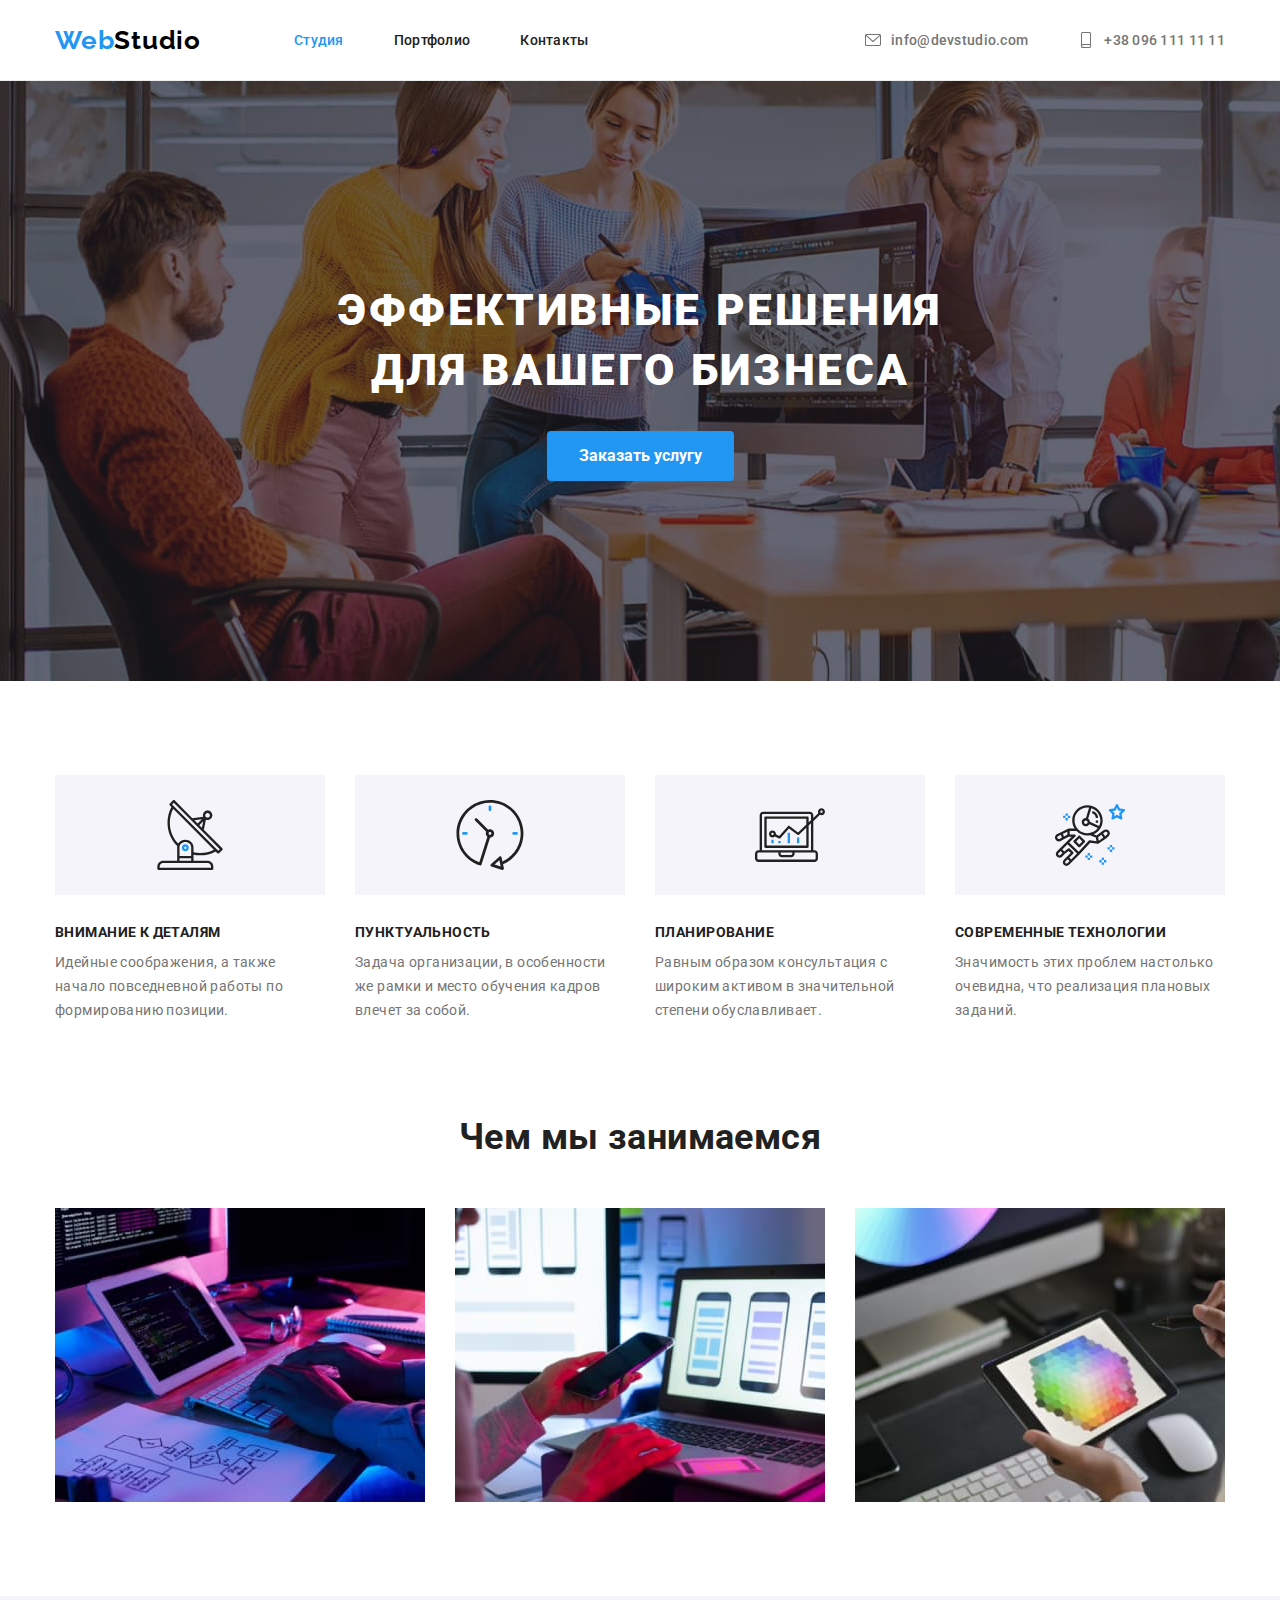
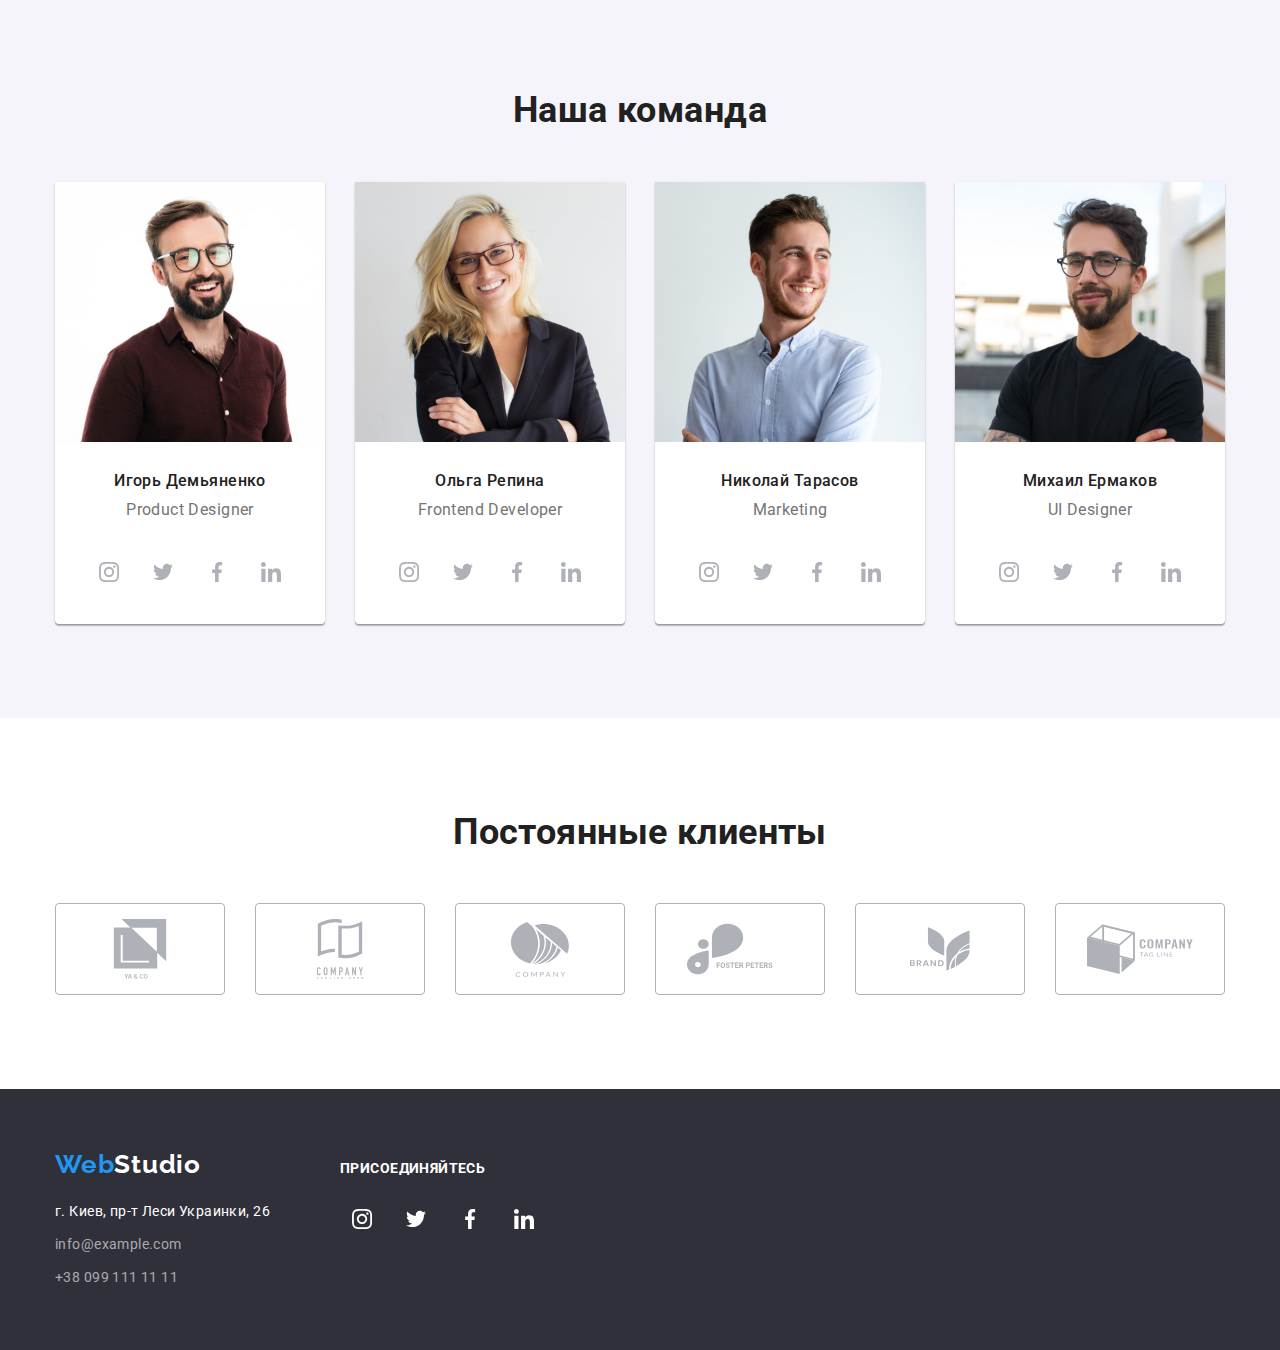
==== index.html @ 821cc5b4 "Update" ====
<!DOCTYPE html>
<html lang="ru">
  <head>
    <meta charset="UTF-8" />
    <meta http-equiv="X-UA-Compatible" content="IE=edge" />
    <meta name="viewport" content="width=device-width, initial-scale=1.0" />
    <title>Document</title>
    <link rel="preconnect" href="https://fonts.googleapis.com" />
    <link rel="preconnect" href="https://fonts.gstatic.com" crossorigin />
    <link
      href="https://fonts.googleapis.com/css2?family=Raleway:wght@700&family=Roboto:wght@400;500;700;900&display=swap"
      rel="stylesheet"
    />
    <link
      rel="stylesheet"
      href="https://cdnjs.cloudflare.com/ajax/libs/modern-normalize/1.1.0/modern-normalize.min.css"
    />
    <link rel="stylesheet" href="./css/styles.css" />
  </head>
  <body>
    <!-- Header -->
    <header class="header">
      <div class="container header-container">
        <a class="link logo" href="./index.html">Web<span class="logo-black">Studio</span></a>
        <nav class="nav">
          <ul class="list">
            <li class="nav-item">
              <a class="link header-link current" href="./index.html">Студия</a>
            </li>
            <li class="nav-item">
              <a class="link header-link" href="./portfolio.html">Портфолио</a>
            </li>
            <li class="nav-item">
              <a class="link header-link" href="">Контакты</a>
            </li>
          </ul>
        </nav>
        <ul class="auth list">
          <li class="auth-item">
            <a class="link header-link" href="mailto:info@devstudio.com">
              <svg class="icon">
                <use href="./images/icons.svg#icon-mail"></use>
              </svg>
              info@devstudio.com</a
            >
          </li>
          <li class="auth-item">
            <a class="link header-link" href="tel:+380961111111">
              <svg class="icon">
                <use href="./images/icons.svg#icon-phone"></use>
              </svg>
              +38 096 111 11 11</a
            >
          </li>
        </ul>
      </div>
    </header>

    <!-- Main -->
    <main>
      <!-- Hero -->
      <section class="hero">
        <div class="container">
          <h1 class="hero-title">Эффективные решения для вашего бизнеса</h1>
          <button class="hero-button" type="button">Заказать услугу</button>
        </div>
      </section>

      <!-- About us -->
      <section class="section about">
        <h2 class="visually-hidden">Особенности</h2>
        <div class="container">
          <ul class="list card-set">
            <li class="about-item card-item">
              <div class="about-icon">
                <svg class="icon">
                  <use href="./images/icons.svg#icon-antenna"></use>
                </svg>
              </div>
              <h3 class="title">Внимание к деталям</h3>
              <p>
                Идейные соображения, а также начало повседневной работы по формированию позиции.
              </p>
            </li>
            <li class="about-item card-item">
              <div class="about-icon">
                <svg class="icon">
                  <use href="./images/icons.svg#icon-clock"></use>
                </svg>
              </div>
              <h3 class="title">Пунктуальность</h3>
              <p>
                Задача организации, в особенности же рамки и место обучения кадров влечет за собой.
              </p>
            </li>

            <li class="about-item card-item">
              <div class="about-icon">
                <svg class="icon">
                  <use href="./images/icons.svg#icon-diagram"></use>
                </svg>
              </div>
              <h3 class="title">Планирование</h3>
              <p>
                Равным образом консультация с широким активом в значительной степени обуславливает.
              </p>
            </li>
            <li class="about-item card-item">
              <div class="about-icon">
                <svg class="icon">
                  <use href="./images/icons.svg#icon-astronaut"></use>
                </svg>
              </div>
              <h3 class="title">Современные технологии</h3>
              <p>Значимость этих проблем настолько очевидна, что реализация плановых заданий.</p>
            </li>
          </ul>
        </div>
      </section>

      <!-- Works -->
      <section class="section work">
        <div class="container">
          <h2 class="section-title">Чем мы занимаемся</h2>
          <ul class="list card-set">
            <li class="work-item card-item">
              <img src="./images/box1.jpg" width="370" height="294" alt="Разработка" />
            </li>
            <li class="work-item card-item">
              <img src="./images/box2.jpg" width="370" height="294" alt="Поддержка" />
            </li>
            <li class="work-item card-item">
              <img src="./images/box3.jpg" width="370" height="294" alt="Дизайн" />
            </li>
          </ul>
        </div>
      </section>

      <!-- Team -->
      <section class="section team">
        <div class="container">
          <h2 class="section-title">Наша команда</h2>
          <ul class="list card-set">
            <li class="team-item card-item">
              <img src="./images/team1.jpg" width="270" height="260" alt="Product Designer photo" />
              <div class="team-wrapper">
                <h3 class="title">Игорь Демьяненко</h3>
                <p class="position">Product Designer</p>
              </div>
              <ul class="list team-social">
                <li class="items-icon">
                  <a class="icon-social" href="" target="_blank" rel="noopener noreferrer nofollow">
                    <svg class="icon">
                      <use href="./images/icons.svg#icon-instagram"></use>
                    </svg>
                  </a>
                </li>
                <li class="items-icon">
                  <a class="icon-social" href="" target="_blank" rel="noopener noreferrer nofollow">
                    <svg class="icon">
                      <use href="./images/icons.svg#icon-twitter"></use>
                    </svg>
                  </a>
                </li>
                <li class="items-icon">
                  <a class="icon-social" href="" target="_blank" rel="noopener noreferrer nofollow">
                    <svg class="icon">
                      <use href="./images/icons.svg#icon-facebook"></use>
                    </svg>
                  </a>
                </li>
                <li class="items-icon">
                  <a class="icon-social" href="" target="_blank" rel="noopener noreferrer nofollow">
                    <svg class="icon">
                      <use href="./images/icons.svg#icon-linkedin"></use>
                    </svg>
                  </a>
                </li>
              </ul>
            </li>
            <li class="team-item card-item">
              <img
                src="./images/team2.jpg"
                width="270"
                height="260"
                alt="Frontend Developer photo"
              />
              <div class="team-wrapper">
                <h3 class="title">Ольга Репина</h3>
                <p class="position">Frontend Developer</p>
              </div>
              <ul class="list team-social">
                <li class="items-icon">
                  <a class="icon-social" href="" target="_blank" rel="noopener noreferrer nofollow">
                    <svg class="icon">
                      <use href="./images/icons.svg#icon-instagram"></use>
                    </svg>
                  </a>
                </li>
                <li class="items-icon">
                  <a class="icon-social" href="" target="_blank" rel="noopener noreferrer nofollow">
                    <svg class="icon">
                      <use href="./images/icons.svg#icon-twitter"></use>
                    </svg>
                  </a>
                </li>
                <li class="items-icon">
                  <a class="icon-social" href="" target="_blank" rel="noopener noreferrer nofollow">
                    <svg class="icon">
                      <use href="./images/icons.svg#icon-facebook"></use>
                    </svg>
                  </a>
                </li>
                <li class="items-icon">
                  <a class="icon-social" href="" target="_blank" rel="noopener noreferrer nofollow">
                    <svg class="icon">
                      <use href="./images/icons.svg#icon-linkedin"></use>
                    </svg>
                  </a>
                </li>
              </ul>
            </li>
            <li class="team-item card-item">
              <img src="./images/team3.jpg" width="270" height="260" alt="Marketing photo" />
              <div class="team-wrapper">
                <h3 class="title">Николай Тарасов</h3>
                <p class="position">Marketing</p>
              </div>
              <ul class="list team-social">
                <li class="items-icon">
                  <a class="icon-social" href="" target="_blank" rel="noopener noreferrer nofollow">
                    <svg class="icon">
                      <use href="./images/icons.svg#icon-instagram"></use>
                    </svg>
                  </a>
                </li>
                <li class="items-icon">
                  <a class="icon-social" href="" target="_blank" rel="noopener noreferrer nofollow">
                    <svg class="icon">
                      <use href="./images/icons.svg#icon-twitter"></use>
                    </svg>
                  </a>
                </li>
                <li class="items-icon">
                  <a class="icon-social" href="" target="_blank" rel="noopener noreferrer nofollow">
                    <svg class="icon">
                      <use href="./images/icons.svg#icon-facebook"></use>
                    </svg>
                  </a>
                </li>
                <li class="items-icon">
                  <a class="icon-social" href="" target="_blank" rel="noopener noreferrer nofollow">
                    <svg class="icon">
                      <use href="./images/icons.svg#icon-linkedin"></use>
                    </svg>
                  </a>
                </li>
              </ul>
            </li>
            <li class="team-item card-item">
              <img src="./images/team4.jpg" width="270" height="260" alt="UI Designer photo" />
              <div class="team-wrapper">
                <h3 class="title">Михаил Ермаков</h3>
                <p class="position">UI Designer</p>
              </div>
              <ul class="list team-social">
                <li class="items-icon">
                  <a class="icon-social" href="" target="_blank" rel="noopener noreferrer nofollow">
                    <svg class="icon">
                      <use href="./images/icons.svg#icon-instagram"></use>
                    </svg>
                  </a>
                </li>
                <li class="items-icon">
                  <a class="icon-social" href="" target="_blank" rel="noopener noreferrer nofollow">
                    <svg class="icon">
                      <use href="./images/icons.svg#icon-twitter"></use>
                    </svg>
                  </a>
                </li>
                <li class="items-icon">
                  <a class="icon-social" href="" target="_blank" rel="noopener noreferrer nofollow">
                    <svg class="icon">
                      <use href="./images/icons.svg#icon-facebook"></use>
                    </svg>
                  </a>
                </li>
                <li class="items-icon">
                  <a class="icon-social" href="" target="_blank" rel="noopener noreferrer nofollow">
                    <svg class="icon">
                      <use href="./images/icons.svg#icon-linkedin"></use>
                    </svg>
                  </a>
                </li>
              </ul>
            </li>
          </ul>
        </div>
      </section>

      <!-- Clients -->
      <section class="section clients">
        <div class="container">
          <h2 class="section-title">Постоянные клиенты</h2>
        <ul class="list card-set">
          <li class="clients-item card-item">
            <a class="link clients-link" href="" target="_blank"
                  rel="noopener noreferrer nofollow">
              <svg class="icon">
              <use href="./images/icons.svg#icon-client1"></use>
            </svg>
            </a>
          </li>
          <li class="clients-item card-item">
            <a class="link clients-link" href="" target="_blank"
                  rel="noopener noreferrer nofollow">
              <svg class="icon">
              <use href="./images/icons.svg#icon-client2"></use>
            </svg>
            </a>
          </li>
          <li class="clients-item card-item">
            <a class="link clients-link" href="" target="_blank"
                  rel="noopener noreferrer nofollow">
              <svg class="icon">
              <use href="./images/icons.svg#icon-client3"></use>
            </svg>
            </a>
          </li>
          <li class="clients-item card-item">
            <a class="link clients-link" href="" target="_blank"
                  rel="noopener noreferrer nofollow">
              <svg class="icon">
              <use href="./images/icons.svg#icon-client4"></use>
            </svg>
            </a>
          </li>
          <li class="clients-item card-item">
            <a class="link clients-link" href="" target="_blank"
                  rel="noopener noreferrer nofollow">
              <svg class="icon">
              <use href="./images/icons.svg#icon-client5"></use>
            </svg>
            </a>
          </li>
          <li class="clients-item card-item">
            <a class="link clients-link" href="" target="_blank"
                  rel="noopener noreferrer nofollow">
              <svg class="icon">
              <use href="./images/icons.svg#icon-client6"></use>
            </svg>
            </a>
          </li>
        </ul>
        </div>
      </section>
    </main>

    <!-- Footer -->
    <footer class="footer">
      <div class="container">
        <div>
          <a class="link logo" href="./index.html">Web<span class="logo-white">Studio</span></a>
          <address class="address">
            <ul class="list">
              <li class="address-item">
                <a
                  class="link info"
                  href="https://goo.gl/maps/AMvUKNJv9h5WxEZ98"
                  target="_blank"
                  rel="noopener noreferrer nofollow"
                  >г. Киев, пр-т Леси Украинки, 26</a
                >
              </li>
              <li class="address-item">
                <a class="link info" href="mailto:info@example.com">info@example.com</a>
              </li>
              <li class="address-item">
                <a class="link info" href="tel:+380991111111">+38 099 111 11 11</a>
              </li>
            </ul>
          </address>
        </div>
        <div class="social-links">
          <h2 class="social-title">присоединяйтесь</h2>
          <ul class="list social">
            <li class="items-icon">
              <a class="icon-social" href="" target="_blank" rel="noopener noreferrer nofollow">
                <svg class="icon">
                  <use href="./images/icons.svg#icon-instagram"></use>
                </svg>
              </a>
            </li>
            <li class="items-icon">
              <a class="icon-social" href="" target="_blank" rel="noopener noreferrer nofollow">
                <svg class="icon">
                  <use href="./images/icons.svg#icon-twitter"></use>
                </svg>
              </a>
            </li>
            <li class="items-icon">
              <a class="icon-social" href="" target="_blank" rel="noopener noreferrer nofollow">
                <svg class="icon">
                  <use href="./images/icons.svg#icon-facebook"></use>
                </svg>
              </a>
            </li>
            <li class="items-icon">
              <a class="icon-social" href="" target="_blank" rel="noopener noreferrer nofollow">
                <svg class="icon">
                  <use href="./images/icons.svg#icon-linkedin"></use>
                </svg>
              </a>
            </li>
          </ul>
        </div>
      </div>
    </footer>
  </body>
</html>
---- css/styles.css ----
.visually-hidden {
  position: absolute;
  width: 1px;
  height: 1px;
  margin: -1px;
  border: 0;
  padding: 0;
  clip: rect(0 0 0 0);
  overflow: hidden;
}
:root {
  --primary-text-color: #757575;
  --secondary-text-color: #212121;
  --third-color-text: #ffffff;
  --primary-bg-color: #ffffff;
  --secondary-bg-color: #2f303a;
  --third-bg-color: #f5f4fa;
  --accent-text-color: #2196f3;
  --accent-bg-color: #188ce8;
  --border-color: #ececec;
  --border-color-second: #eeeeee;
  --color-black: #000000;
  --icon-color: #afb1b8;
}
h1,
h2,
h3,
h4,
h5,
h6,
p,
ul {
  margin: 0;
  padding: 0;
}
body {
  font-family: 'Roboto', sans-serif;
  font-style: normal;
  font-weight: 400;
  font-size: 14px;
  line-height: 1.71;
  letter-spacing: 0.03em;

  color: var(--primary-text-color);
}
img {
  display: block;
  max-width: 100%;
  height: auto;
}
.current {
  color: var(--accent-text-color);
}
.link {
  text-decoration: none;
  color: inherit;
}
.list {
  list-style: none;
}
.section {
  padding-top: 94px;
  padding-bottom: 94px;
}
.section-title {
  text-align: center;
  font-weight: 700;
  font-size: 36px;
  line-height: 1.16;
  margin-bottom: 50px;
  color: var(--secondary-text-color);
}
.container {
  width: 1200px;
  padding-left: 15px;
  padding-right: 15px;
  margin-left: auto;
  margin-right: auto;
}
.hero-container,
.team-container {
  width: 1600px;
  padding-left: 15px;
  padding-right: 15px;
  margin-left: auto;
  margin-right: auto;
}
.card-set {
  display: flex;
  flex-wrap: wrap;
  margin-left: -30px;
  margin-top: -30px;
}
.card-item {
  margin-top: 30px;
  margin-left: 30px;
}

/* Header */
.header {
  border-bottom: 1px solid #ececec;
}
.header-container {
  display: flex;
  align-items: center;
}
/* Logo */
.header .logo {
  margin-right: 93px;
}
.logo {
  font-family: 'Raleway', sans-serif;
  font-style: normal;
  font-weight: 700;
  font-size: 26px;
  line-height: 1.19;
  letter-spacing: 0.03em;

  color: var(--accent-text-color);
}
.logo-black {
  color: var(--color-black);
}
.logo-white {
  color: var(--third-color-text);
}
.header-link {
  display: flex;
  align-items: center;
  font-weight: 500;
  font-size: 14px;
  line-height: 16px;
  letter-spacing: 0.02em;
  padding-top: 32px;
  padding-bottom: 32px;
  fill: var(--primary-text-color);
}
.header-link:hover,
.header-link:focus,
.current {
  color: var(--accent-text-color);
  fill: var(--accent-text-color);
}
.nav-item:not(:last-child) {
  margin-right: 50px;
}
.nav {
  color: var(--secondary-text-color);
}
.nav .list {
  display: flex;
  align-items: center;
}
.header .auth.list {
  display: flex;
  align-items: center;
  margin-left: auto;
}
.auth-item + .auth-item {
  margin-left: 50px;
}

.auth-item .icon {
  width: 16px;
  height: 16px;
  margin-right: 10px;
}
/* Main */

/* Hero */
.hero {
  padding-top: 200px;
  padding-bottom: 200px;
  text-align: center;

  background-color: var(--secondary-bg-color);
  background-image: linear-gradient(to right, rgba(47, 48, 58, 0.4), rgba(47, 48, 58, 0.4)),
    url(../images/img.jpg);
}

.hero-title {
  width: 696px;
  margin-left: auto;
  margin-right: auto;
  font-weight: 900;
  font-size: 44px;
  line-height: 1.36;
  text-transform: uppercase;
  letter-spacing: 0.06em;
  margin-bottom: 30px;

  color: var(--third-color-text);
}


.hero-button {
  font-family: 'Roboto';
  font-style: normal;
  justify-content: center;
  align-items: center;
  padding: 10px 32px;
  cursor: pointer;

  font-weight: 700;
  font-size: 16px;
  line-height: 1.88;

  background-color: var(--accent-text-color);
  color: var(--third-color-text);
  border: none;
  border-radius: 4px;
}
.hero-button:hover,
.hero-button:focus {
  background-color: var(--accent-bg-color);
}
/* About */
.section.about {
  padding-bottom: 0;
}
.about-icon {
  display: flex;
  justify-content: center;
  align-items: center;

  width: 270px;
  height: 120px;
  margin-bottom: 30px;

  background-color: var(--third-bg-color);
}
.about .icon {
  width: 70px;
  height: 70px;
}
.about-item {
  flex-basis: calc(100% / 4 - 30px);
}
.about .title {
  font-weight: 700;
  font-size: 14px;
  line-height: 1.14;
  text-transform: uppercase;

  margin-bottom: 10px;

  color: var(--secondary-text-color);
}

/* Work */

.work .list {
  display: flex;
}
.work .work-item {
  flex-basis: calc(100% / 3 - 30px);
}
/* Team */
.section.team {
  background-color: var(--third-bg-color);

  text-align: center;
}

.team .position,
.team .title {
  font-size: 16px;
  line-height: 1.18;
}

.team .title {
  margin-bottom: 10px;
  font-weight: 500;

  color: var(--secondary-text-color);
}
.team .team-item {
  background: var(--primary-bg-color);

  box-shadow: 0px 1px 3px rgba(0, 0, 0, 0.12), 0px 1px 1px rgba(0, 0, 0, 0.14),
    0px 2px 1px rgba(0, 0, 0, 0.2);
  border-radius: 0px 0px 4px 4px;
}
.team .team-item {
  flex-basis: calc(100% / 4 - 30px);
}
.team-wrapper {
  padding: 30px;
}
.list.team-social {
  display: flex;
  align-items: center;
  padding-bottom: 30px;
  padding-left: 32px;
  padding-right: 32px;
}
.items-icon:not(:last-child) {
  margin-right: 10px;
}
.icon-social {
  display: flex;
  justify-content: center;
  align-items: center;

  width: 44px;
  height: 44px;
  border-radius: 50%;

  fill: var(--icon-color);
}
.team .icon {
  width: 20px;
  height: 20px;
}
.icon-social:hover,
.icon-social:focus {
  background-color: var(--accent-text-color);
  fill: var(--third-color-text);
}

/* Clinets */

.clients .list {
  justify-content: center;
}
.clients-link {
  display: flex;
  justify-content: center;
  align-items: center;
  width: 170px;
  height: 92px;

  border: 1px solid var(--icon-color);

  border-radius: 4px;
  fill: var(--icon-color);
}

.clients-item .icon {
  width: 106px;
  height: 60px;
}
.clients-link:hover,
.clients-link:focus {
  fill: var(--accent-text-color);
  border-color: var(--accent-text-color);
}
/* Footer */
.footer {
  padding-top: 60px;
  padding-bottom: 60px;
  background-color: var(--secondary-bg-color);
}
.footer .container {
  display: flex;
}
.address {
  font-style: inherit;
}
.address-item:not(:last-child) {
  margin-bottom: 9px;
}
.footer .logo {
  display: block;
  align-items: center;
  margin-bottom: 20px;
}
.footer .link[target='_blank'] {
  color: var(--third-color-text);
}
.footer .info {
  color: rgba(255, 255, 255, 0.6);
}
.footer .info:hover,
.footer .info:focus {
  color: var(--accent-text-color);
}
.footer .link.map:hover,
.footer .link.map:focus {
  color: var(--accent-text-color);
}
.social-links {
  padding-top: 12px;
  margin-left: 70px;
  width: 206px;
  height: 80px;
}
.social-title {
  font-weight: 700;
  font-size: 14px;
  line-height: 1.14;
  text-transform: uppercase;

  margin-bottom: 20px;

  color: var(--third-color-text);
}
.list.social {
  display: flex;
  align-items: center;
}
.social-links .icon-social {
  display: flex;
  justify-content: center;
  align-items: center;

  width: 44px;
  height: 44px;
  border-radius: 50%;

  fill: var(--third-color-text);
}
.social-links .icon {
  width: 20px;
  height: 20px;
}
/* Portfolio */
.container.filter {
  margin-bottom: 56px;
}
.filter-list {
  display: flex;
  align-items: center;
  justify-content: center;
  margin-bottom: 50px;
}
.filter-items {
  display: block;
  align-items: center;
}
.filter-items:not(last-child) {
  margin-right: 8px;
}

.filter-button {
  font-family: 'Roboto';
  font-style: normal;
  border: none;
  padding-top: 6px;
  padding-right: 22px;
  padding-bottom: 6px;
  padding-left: 22px;

  font-weight: 500;
  font-size: 16px;
  line-height: 1.62;

  text-align: center;

  color: var(--secondary-text-color);
  background-color: var(--third-bg-color);

  border-radius: 4px;
}

.filter-button:hover,
.filter-button:focus,
.active-filter {
  background-color: var(--accent-text-color);
  color: var(--third-color-text);

  box-shadow: 0px 3px 1px rgba(0, 0, 0, 0.1), 0px 1px 2px rgba(0, 0, 0, 0.08),
    0px 2px 2px rgba(0, 0, 0, 0.12);
}
.list.catalog {
  display: flex;
  flex-wrap: wrap;
}
.about-variant {
  padding: 20px 24px;

  border-bottom: 1px solid var(--border-color-second);
  border-left: 1px solid var(--border-color-second);
  border-right: 1px solid var(--border-color-second);
}
.catalog .title {
  margin-bottom: 4px;

  font-weight: 700;
  font-size: 18px;
  line-height: 2;
  letter-spacing: 0.06em;

  color: var(--secondary-text-color);
}
.catalog .position {
  font-size: 16px;
  line-height: 1.88;
  letter-spacing: 0.03em;
}
.catalog-link {
  display: block;
  text-decoration: none;
  color: inherit;
}
.catalog-link:hover,
.catalog-link:focus {
  box-shadow: 0px 1px 1px rgba(0, 0, 0, 0.12), 0px 4px 4px rgba(0, 0, 0, 0.06),
    1px 4px 6px rgba(0, 0, 0, 0.16);
}
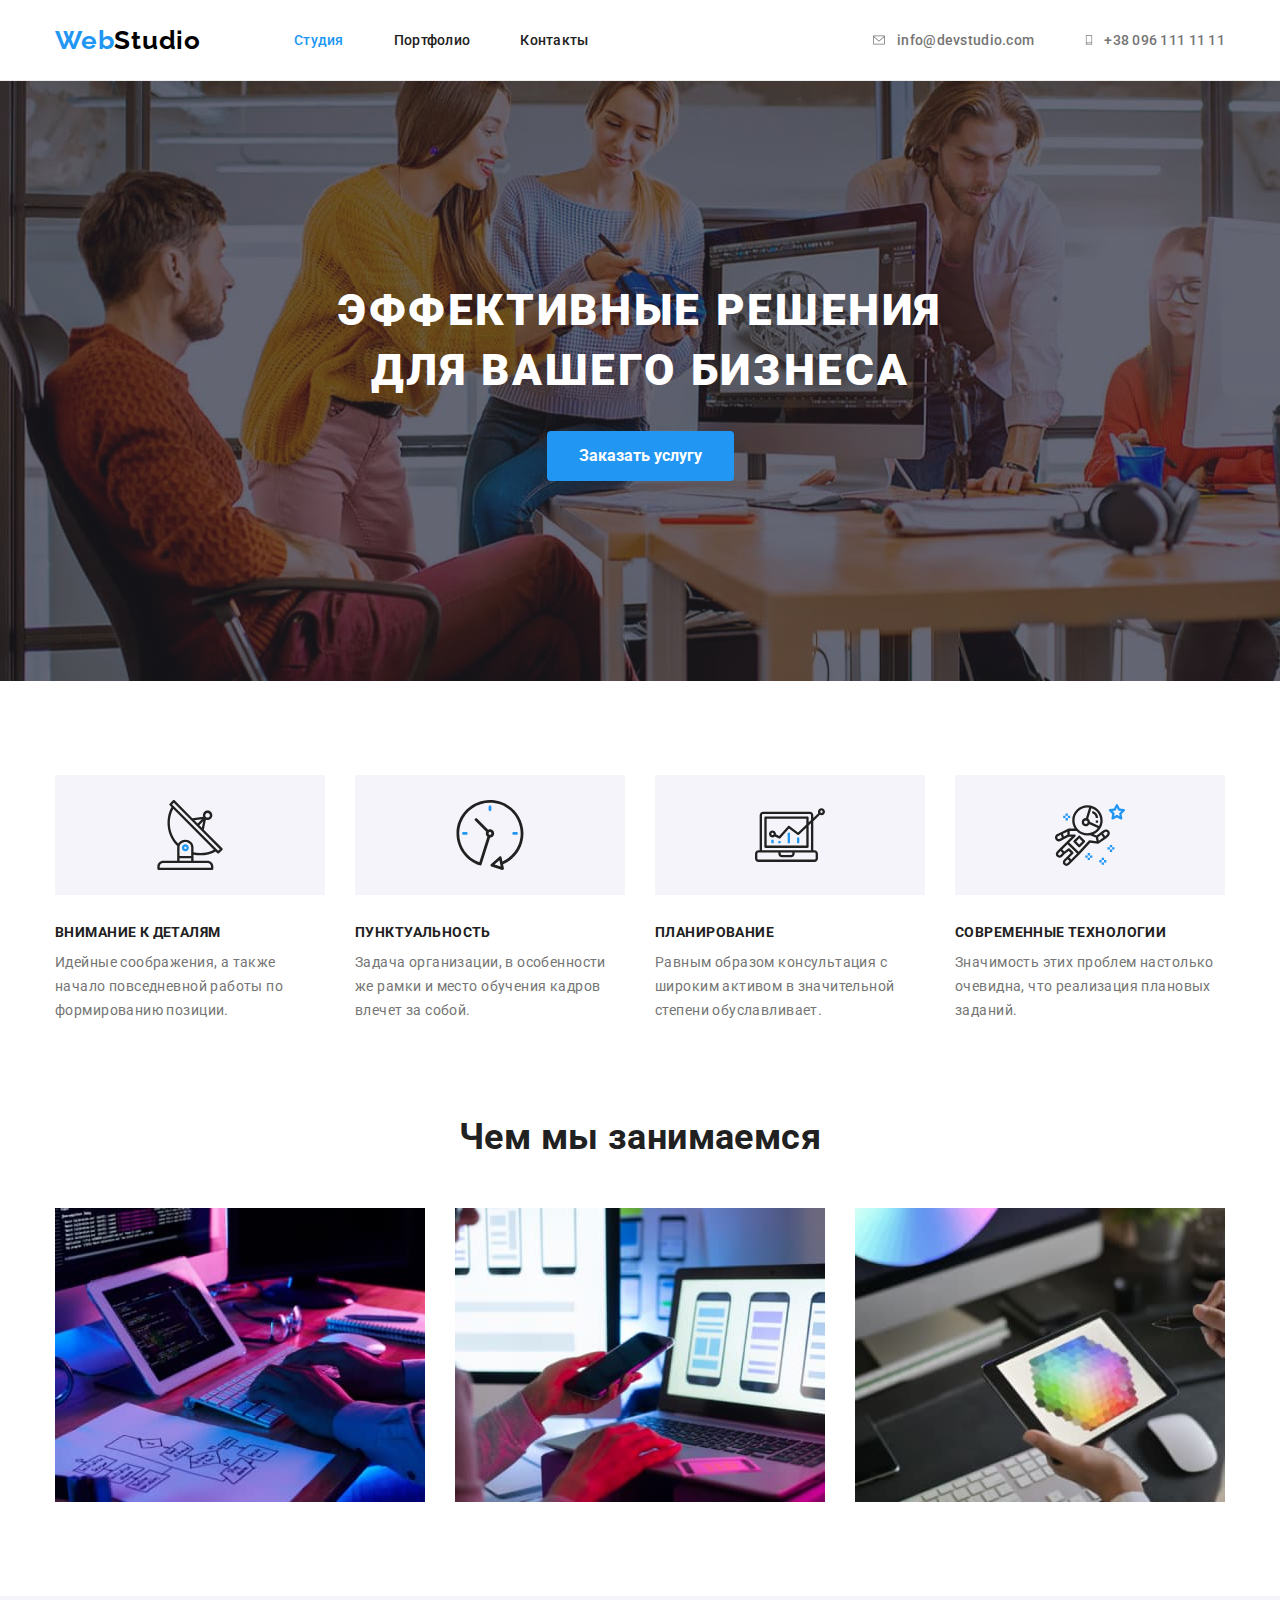
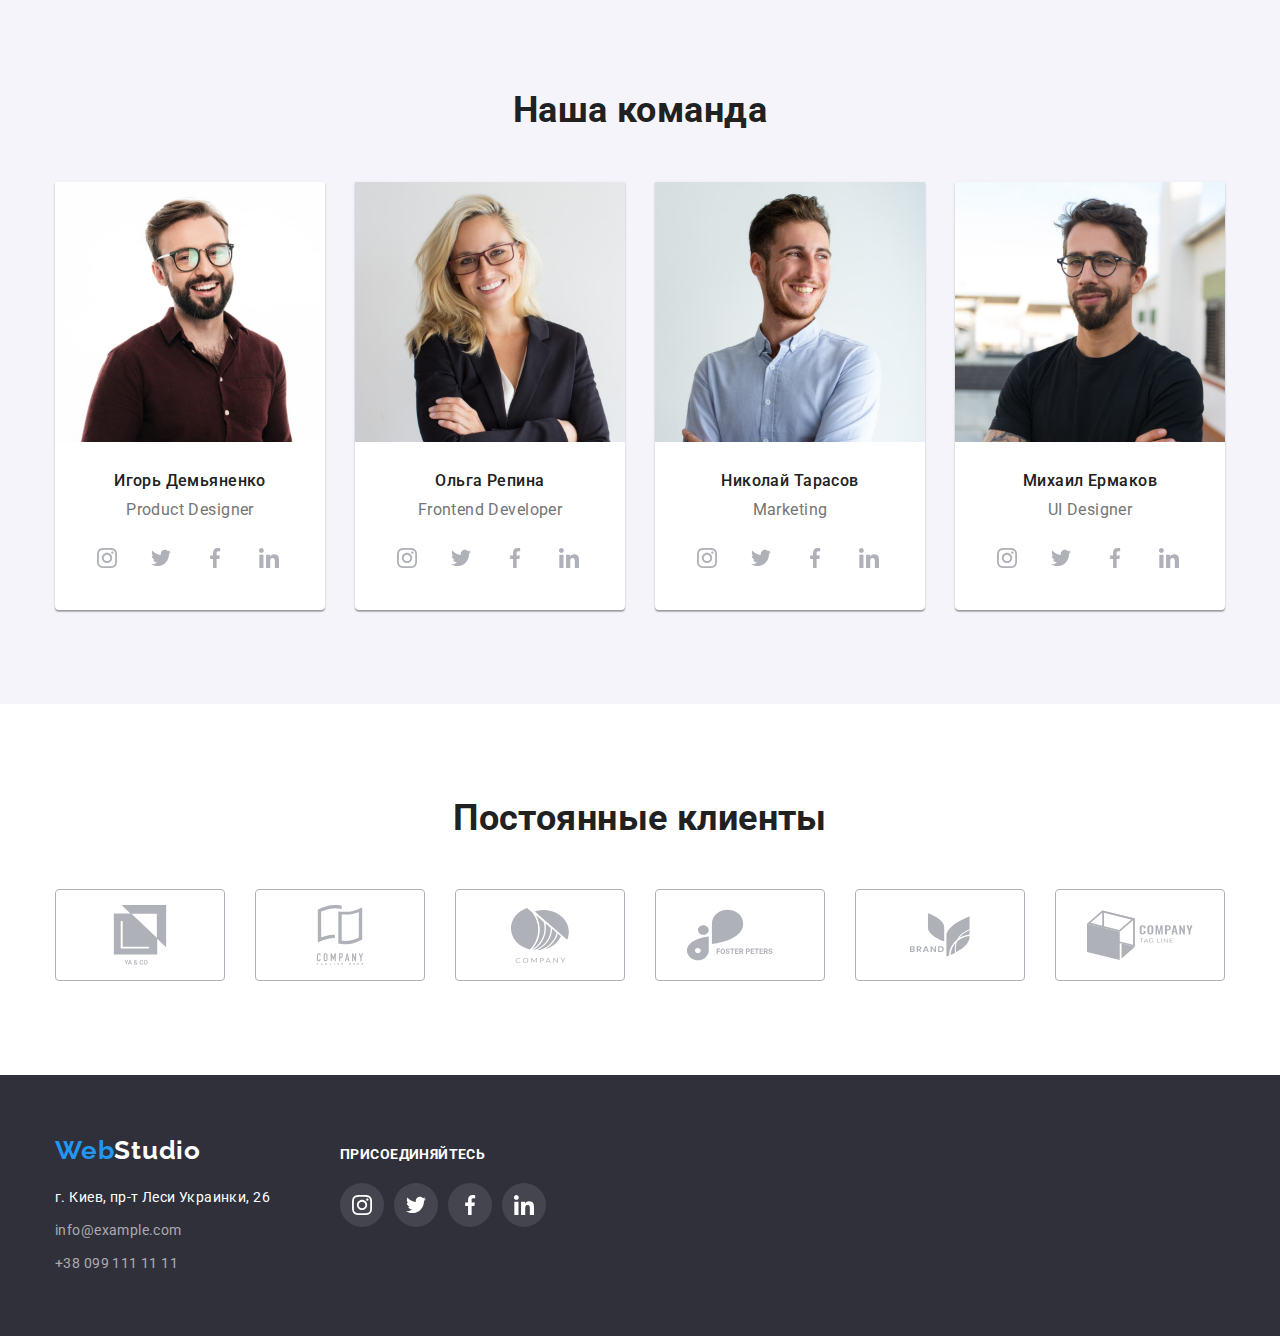
==== commit c5274327: "Update" ====
--- a/index.html
+++ b/index.html
@@ -38,7 +38,7 @@
         <ul class="auth list">
           <li class="auth-item">
             <a class="link header-link" href="mailto:info@devstudio.com">
-              <svg class="icon">
+              <svg class="icon mail">
                 <use href="./images/icons.svg#icon-mail"></use>
               </svg>
               info@devstudio.com</a
@@ -46,7 +46,7 @@
           </li>
           <li class="auth-item">
             <a class="link header-link" href="tel:+380961111111">
-              <svg class="icon">
+              <svg class="icon phone">
                 <use href="./images/icons.svg#icon-phone"></use>
               </svg>
               +38 096 111 11 11</a
@@ -146,8 +146,7 @@
               <div class="team-wrapper">
                 <h3 class="title">Игорь Демьяненко</h3>
                 <p class="position">Product Designer</p>
-              </div>
-              <ul class="list team-social">
+                <ul class="list team-social">
                 <li class="items-icon">
                   <a class="icon-social" href="" target="_blank" rel="noopener noreferrer nofollow">
                     <svg class="icon">
@@ -177,6 +176,8 @@
                   </a>
                 </li>
               </ul>
+              </div>
+              
             </li>
             <li class="team-item card-item">
               <img
@@ -188,8 +189,7 @@
               <div class="team-wrapper">
                 <h3 class="title">Ольга Репина</h3>
                 <p class="position">Frontend Developer</p>
-              </div>
-              <ul class="list team-social">
+                <ul class="list team-social">
                 <li class="items-icon">
                   <a class="icon-social" href="" target="_blank" rel="noopener noreferrer nofollow">
                     <svg class="icon">
@@ -219,14 +219,15 @@
                   </a>
                 </li>
               </ul>
+              </div>
+              
             </li>
             <li class="team-item card-item">
               <img src="./images/team3.jpg" width="270" height="260" alt="Marketing photo" />
               <div class="team-wrapper">
                 <h3 class="title">Николай Тарасов</h3>
                 <p class="position">Marketing</p>
-              </div>
-              <ul class="list team-social">
+                 <ul class="list team-social">
                 <li class="items-icon">
                   <a class="icon-social" href="" target="_blank" rel="noopener noreferrer nofollow">
                     <svg class="icon">
@@ -256,14 +257,15 @@
                   </a>
                 </li>
               </ul>
+              </div>
+             
             </li>
             <li class="team-item card-item">
               <img src="./images/team4.jpg" width="270" height="260" alt="UI Designer photo" />
               <div class="team-wrapper">
                 <h3 class="title">Михаил Ермаков</h3>
                 <p class="position">UI Designer</p>
-              </div>
-              <ul class="list team-social">
+                <ul class="list team-social">
                 <li class="items-icon">
                   <a class="icon-social" href="" target="_blank" rel="noopener noreferrer nofollow">
                     <svg class="icon">
@@ -293,6 +295,8 @@
                   </a>
                 </li>
               </ul>
+              </div>
+              
             </li>
           </ul>
         </div>
@@ -384,35 +388,35 @@
         <div class="social-links">
           <h2 class="social-title">присоединяйтесь</h2>
           <ul class="list social">
-            <li class="items-icon">
-              <a class="icon-social" href="" target="_blank" rel="noopener noreferrer nofollow">
-                <svg class="icon">
-                  <use href="./images/icons.svg#icon-instagram"></use>
-                </svg>
-              </a>
-            </li>
-            <li class="items-icon">
-              <a class="icon-social" href="" target="_blank" rel="noopener noreferrer nofollow">
-                <svg class="icon">
-                  <use href="./images/icons.svg#icon-twitter"></use>
-                </svg>
-              </a>
-            </li>
-            <li class="items-icon">
-              <a class="icon-social" href="" target="_blank" rel="noopener noreferrer nofollow">
-                <svg class="icon">
-                  <use href="./images/icons.svg#icon-facebook"></use>
-                </svg>
-              </a>
-            </li>
-            <li class="items-icon">
-              <a class="icon-social" href="" target="_blank" rel="noopener noreferrer nofollow">
-                <svg class="icon">
-                  <use href="./images/icons.svg#icon-linkedin"></use>
-                </svg>
-              </a>
-            </li>
-          </ul>
+                <li class="items-icon">
+                  <a class="icon-social" href="" target="_blank" rel="noopener noreferrer nofollow">
+                    <svg class="icon">
+                      <use href="./images/icons.svg#icon-instagram"></use>
+                    </svg>
+                  </a>
+                </li>
+                <li class="items-icon">
+                  <a class="icon-social" href="" target="_blank" rel="noopener noreferrer nofollow">
+                    <svg class="icon">
+                      <use href="./images/icons.svg#icon-twitter"></use>
+                    </svg>
+                  </a>
+                </li>
+                <li class="items-icon">
+                  <a class="icon-social" href="" target="_blank" rel="noopener noreferrer nofollow">
+                    <svg class="icon">
+                      <use href="./images/icons.svg#icon-facebook"></use>
+                    </svg>
+                  </a>
+                </li>
+                <li class="items-icon">
+                  <a class="icon-social" href="" target="_blank" rel="noopener noreferrer nofollow">
+                    <svg class="icon">
+                      <use href="./images/icons.svg#icon-linkedin"></use>
+                    </svg>
+                  </a>
+                </li>
+              </ul>
         </div>
       </div>
     </footer>
--- a/css/styles.css
+++ b/css/styles.css
@@ -159,10 +159,15 @@
 .auth-item + .auth-item {
   margin-left: 50px;
 }
-
+.auth-item .icon.mail{
+  width: 16px;
+  height: 12px;
+}
+.auth-item .icon.phone{
+  width: 10px;
+  height: 16px;
+}
 .auth-item .icon {
-  width: 16px;
-  height: 16px;
   margin-right: 10px;
 }
 /* Main */
@@ -223,7 +228,6 @@
   justify-content: center;
   align-items: center;
 
-  width: 270px;
   height: 120px;
   margin-bottom: 30px;
 
@@ -261,7 +265,9 @@
 
   text-align: center;
 }
-
+.team .position{
+  margin-bottom: 16px;
+}
 .team .position,
 .team .title {
   font-size: 16px;
@@ -290,9 +296,6 @@
 .list.team-social {
   display: flex;
   align-items: center;
-  padding-bottom: 30px;
-  padding-left: 32px;
-  padding-right: 32px;
 }
 .items-icon:not(:last-child) {
   margin-right: 10px;
@@ -307,6 +310,7 @@
   border-radius: 50%;
 
   fill: var(--icon-color);
+  background: rgba(255, 255, 255, 0.1);
 }
 .team .icon {
   width: 20px;
@@ -323,11 +327,15 @@
 .clients .list {
   justify-content: center;
 }
+.clients-item{
+  flex-basis: calc(100% / 6 - 30px);
+} 
 .clients-link {
   display: flex;
   justify-content: center;
   align-items: center;
-  width: 170px;
+
+  width: 100%;
   height: 92px;
 
   border: 1px solid var(--icon-color);
@@ -400,14 +408,6 @@
   align-items: center;
 }
 .social-links .icon-social {
-  display: flex;
-  justify-content: center;
-  align-items: center;
-
-  width: 44px;
-  height: 44px;
-  border-radius: 50%;
-
   fill: var(--third-color-text);
 }
 .social-links .icon {
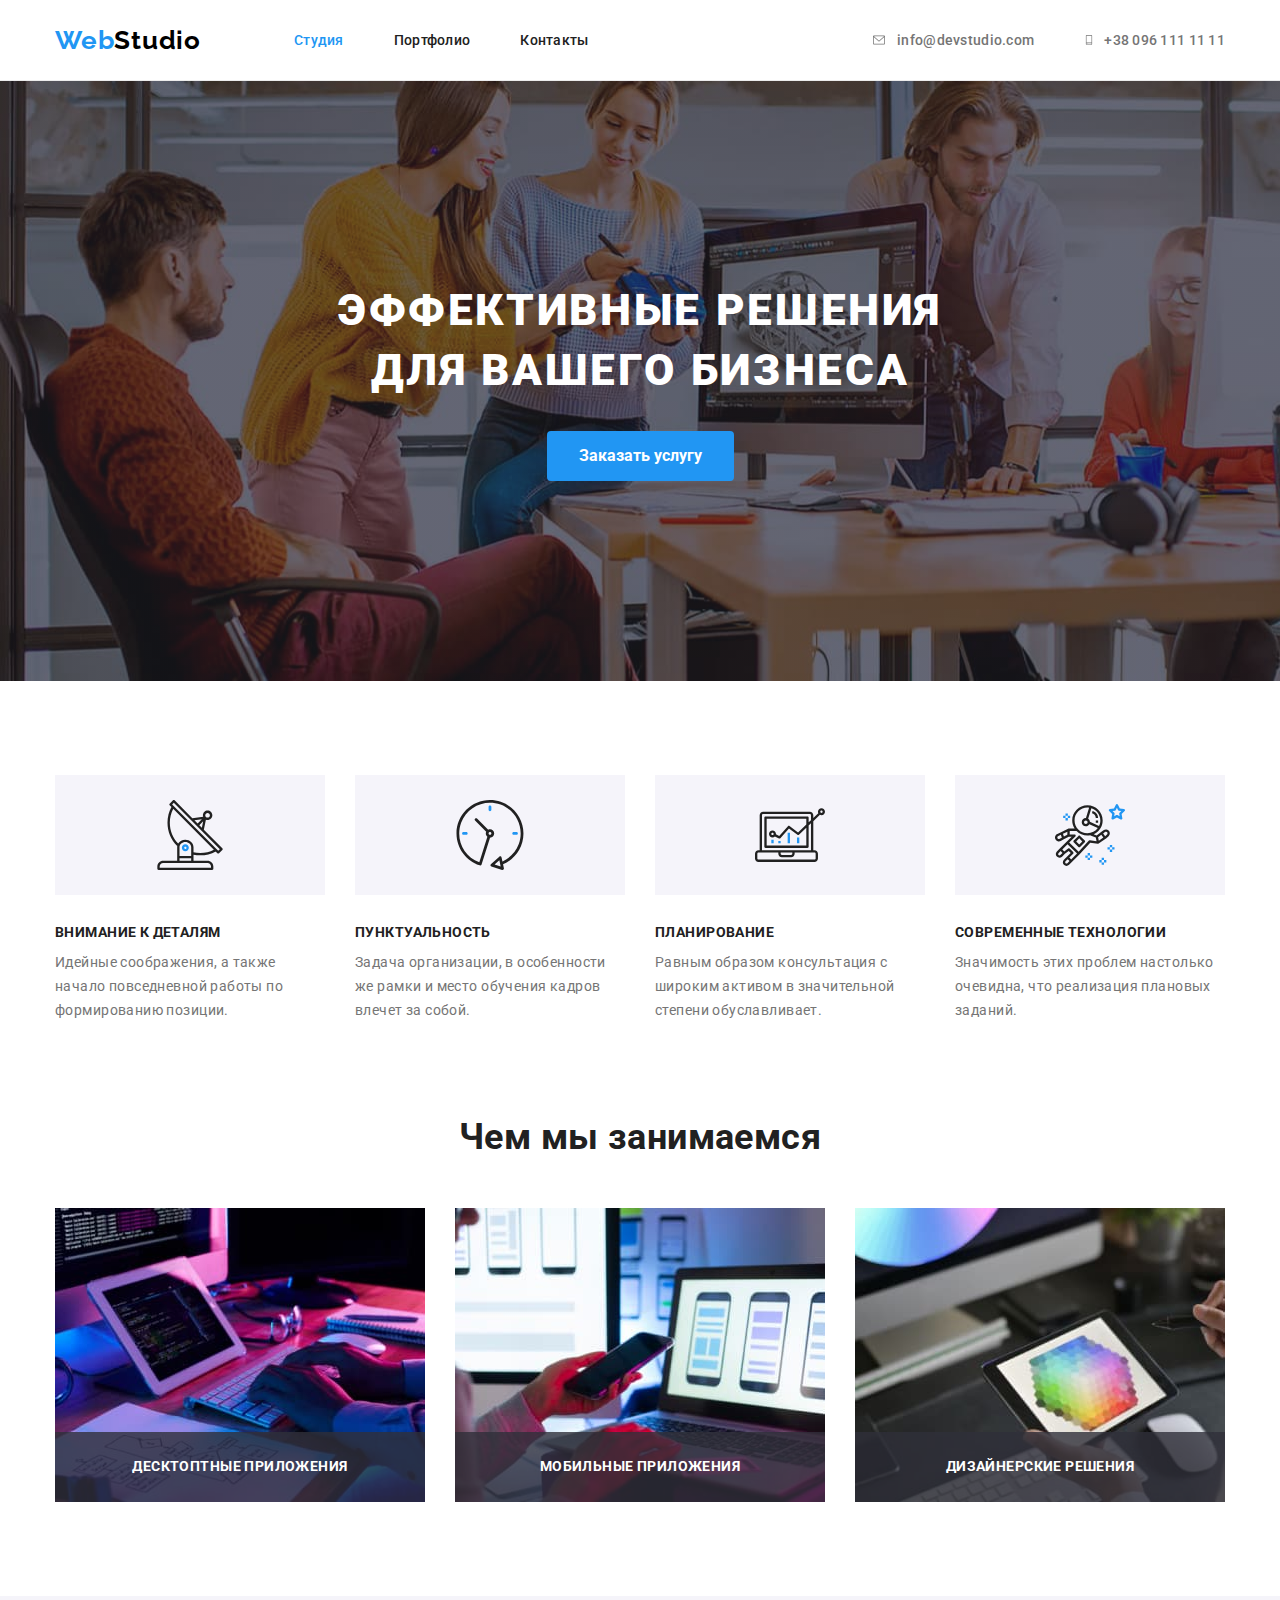
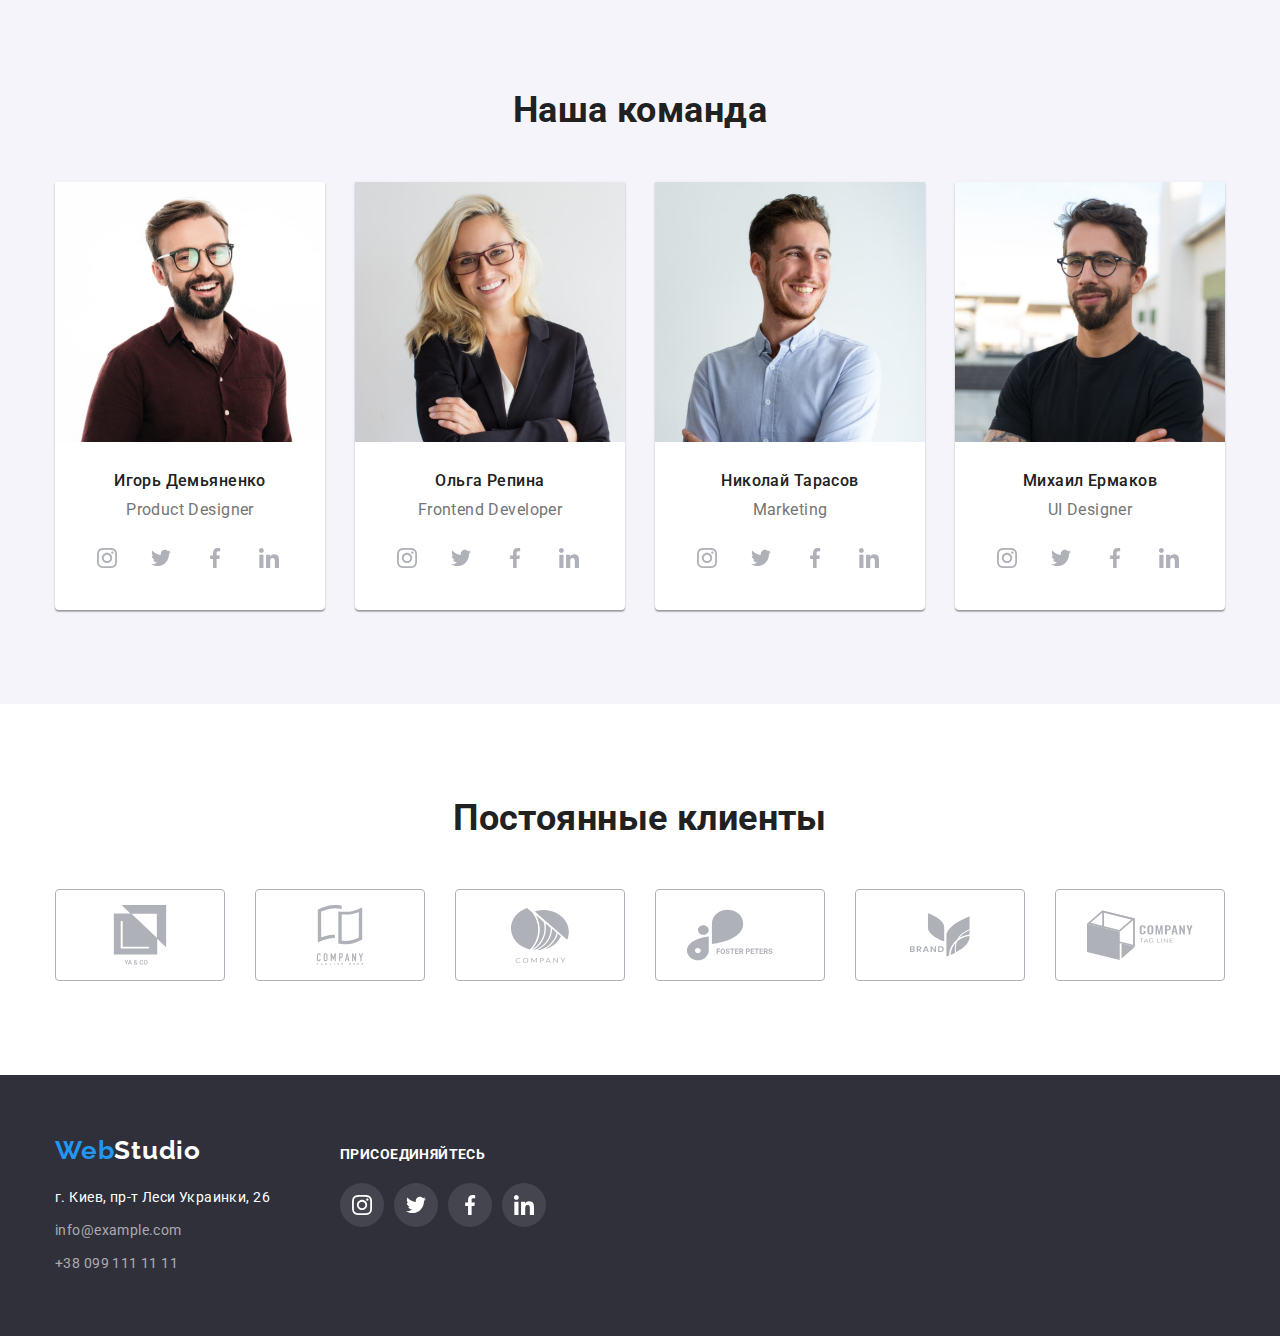
==== commit 16017a31: "Update" ====
--- a/index.html
+++ b/index.html
@@ -62,7 +62,7 @@
       <section class="hero">
         <div class="container">
           <h1 class="hero-title">Эффективные решения для вашего бизнеса</h1>
-          <button class="hero-button" type="button">Заказать услугу</button>
+          <button class="hero-button" type="button" data-modal-open>Заказать услугу</button>
         </div>
       </section>
 
@@ -125,12 +125,21 @@
           <ul class="list card-set">
             <li class="work-item card-item">
               <img src="./images/box1.jpg" width="370" height="294" alt="Разработка" />
+              <div class="work-variant">
+                <p class="variant-title">ДЕСКТОПТНЫЕ ПРИЛОЖЕНИЯ</p>
+              </div>
             </li>
             <li class="work-item card-item">
               <img src="./images/box2.jpg" width="370" height="294" alt="Поддержка" />
+              <div class="work-variant">
+                <p class="variant-title">МОБИЛЬНЫЕ ПРИЛОЖЕНИЯ </p>
+              </div>
             </li>
             <li class="work-item card-item">
               <img src="./images/box3.jpg" width="370" height="294" alt="Дизайн" />
+              <div class="work-variant">
+                <p class="variant-title">ДИЗАЙНЕРСКИЕ РЕШЕНИЯ </p>
+              </div>
             </li>
           </ul>
         </div>
@@ -147,37 +156,56 @@
                 <h3 class="title">Игорь Демьяненко</h3>
                 <p class="position">Product Designer</p>
                 <ul class="list team-social">
-                <li class="items-icon">
-                  <a class="icon-social" href="" target="_blank" rel="noopener noreferrer nofollow">
-                    <svg class="icon">
-                      <use href="./images/icons.svg#icon-instagram"></use>
-                    </svg>
-                  </a>
-                </li>
-                <li class="items-icon">
-                  <a class="icon-social" href="" target="_blank" rel="noopener noreferrer nofollow">
-                    <svg class="icon">
-                      <use href="./images/icons.svg#icon-twitter"></use>
-                    </svg>
-                  </a>
-                </li>
-                <li class="items-icon">
-                  <a class="icon-social" href="" target="_blank" rel="noopener noreferrer nofollow">
-                    <svg class="icon">
-                      <use href="./images/icons.svg#icon-facebook"></use>
-                    </svg>
-                  </a>
-                </li>
-                <li class="items-icon">
-                  <a class="icon-social" href="" target="_blank" rel="noopener noreferrer nofollow">
-                    <svg class="icon">
-                      <use href="./images/icons.svg#icon-linkedin"></use>
-                    </svg>
-                  </a>
-                </li>
-              </ul>
-              </div>
-              
+                  <li class="items-icon">
+                    <a
+                      class="icon-social"
+                      href=""
+                      target="_blank"
+                      rel="noopener noreferrer nofollow"
+                    >
+                      <svg class="icon">
+                        <use href="./images/icons.svg#icon-instagram"></use>
+                      </svg>
+                    </a>
+                  </li>
+                  <li class="items-icon">
+                    <a
+                      class="icon-social"
+                      href=""
+                      target="_blank"
+                      rel="noopener noreferrer nofollow"
+                    >
+                      <svg class="icon">
+                        <use href="./images/icons.svg#icon-twitter"></use>
+                      </svg>
+                    </a>
+                  </li>
+                  <li class="items-icon">
+                    <a
+                      class="icon-social"
+                      href=""
+                      target="_blank"
+                      rel="noopener noreferrer nofollow"
+                    >
+                      <svg class="icon">
+                        <use href="./images/icons.svg#icon-facebook"></use>
+                      </svg>
+                    </a>
+                  </li>
+                  <li class="items-icon">
+                    <a
+                      class="icon-social"
+                      href=""
+                      target="_blank"
+                      rel="noopener noreferrer nofollow"
+                    >
+                      <svg class="icon">
+                        <use href="./images/icons.svg#icon-linkedin"></use>
+                      </svg>
+                    </a>
+                  </li>
+                </ul>
+              </div>
             </li>
             <li class="team-item card-item">
               <img
@@ -190,75 +218,113 @@
                 <h3 class="title">Ольга Репина</h3>
                 <p class="position">Frontend Developer</p>
                 <ul class="list team-social">
-                <li class="items-icon">
-                  <a class="icon-social" href="" target="_blank" rel="noopener noreferrer nofollow">
-                    <svg class="icon">
-                      <use href="./images/icons.svg#icon-instagram"></use>
-                    </svg>
-                  </a>
-                </li>
-                <li class="items-icon">
-                  <a class="icon-social" href="" target="_blank" rel="noopener noreferrer nofollow">
-                    <svg class="icon">
-                      <use href="./images/icons.svg#icon-twitter"></use>
-                    </svg>
-                  </a>
-                </li>
-                <li class="items-icon">
-                  <a class="icon-social" href="" target="_blank" rel="noopener noreferrer nofollow">
-                    <svg class="icon">
-                      <use href="./images/icons.svg#icon-facebook"></use>
-                    </svg>
-                  </a>
-                </li>
-                <li class="items-icon">
-                  <a class="icon-social" href="" target="_blank" rel="noopener noreferrer nofollow">
-                    <svg class="icon">
-                      <use href="./images/icons.svg#icon-linkedin"></use>
-                    </svg>
-                  </a>
-                </li>
-              </ul>
-              </div>
-              
+                  <li class="items-icon">
+                    <a
+                      class="icon-social"
+                      href=""
+                      target="_blank"
+                      rel="noopener noreferrer nofollow"
+                    >
+                      <svg class="icon">
+                        <use href="./images/icons.svg#icon-instagram"></use>
+                      </svg>
+                    </a>
+                  </li>
+                  <li class="items-icon">
+                    <a
+                      class="icon-social"
+                      href=""
+                      target="_blank"
+                      rel="noopener noreferrer nofollow"
+                    >
+                      <svg class="icon">
+                        <use href="./images/icons.svg#icon-twitter"></use>
+                      </svg>
+                    </a>
+                  </li>
+                  <li class="items-icon">
+                    <a
+                      class="icon-social"
+                      href=""
+                      target="_blank"
+                      rel="noopener noreferrer nofollow"
+                    >
+                      <svg class="icon">
+                        <use href="./images/icons.svg#icon-facebook"></use>
+                      </svg>
+                    </a>
+                  </li>
+                  <li class="items-icon">
+                    <a
+                      class="icon-social"
+                      href=""
+                      target="_blank"
+                      rel="noopener noreferrer nofollow"
+                    >
+                      <svg class="icon">
+                        <use href="./images/icons.svg#icon-linkedin"></use>
+                      </svg>
+                    </a>
+                  </li>
+                </ul>
+              </div>
             </li>
             <li class="team-item card-item">
               <img src="./images/team3.jpg" width="270" height="260" alt="Marketing photo" />
               <div class="team-wrapper">
                 <h3 class="title">Николай Тарасов</h3>
                 <p class="position">Marketing</p>
-                 <ul class="list team-social">
-                <li class="items-icon">
-                  <a class="icon-social" href="" target="_blank" rel="noopener noreferrer nofollow">
-                    <svg class="icon">
-                      <use href="./images/icons.svg#icon-instagram"></use>
-                    </svg>
-                  </a>
-                </li>
-                <li class="items-icon">
-                  <a class="icon-social" href="" target="_blank" rel="noopener noreferrer nofollow">
-                    <svg class="icon">
-                      <use href="./images/icons.svg#icon-twitter"></use>
-                    </svg>
-                  </a>
-                </li>
-                <li class="items-icon">
-                  <a class="icon-social" href="" target="_blank" rel="noopener noreferrer nofollow">
-                    <svg class="icon">
-                      <use href="./images/icons.svg#icon-facebook"></use>
-                    </svg>
-                  </a>
-                </li>
-                <li class="items-icon">
-                  <a class="icon-social" href="" target="_blank" rel="noopener noreferrer nofollow">
-                    <svg class="icon">
-                      <use href="./images/icons.svg#icon-linkedin"></use>
-                    </svg>
-                  </a>
-                </li>
-              </ul>
-              </div>
-             
+                <ul class="list team-social">
+                  <li class="items-icon">
+                    <a
+                      class="icon-social"
+                      href=""
+                      target="_blank"
+                      rel="noopener noreferrer nofollow"
+                    >
+                      <svg class="icon">
+                        <use href="./images/icons.svg#icon-instagram"></use>
+                      </svg>
+                    </a>
+                  </li>
+                  <li class="items-icon">
+                    <a
+                      class="icon-social"
+                      href=""
+                      target="_blank"
+                      rel="noopener noreferrer nofollow"
+                    >
+                      <svg class="icon">
+                        <use href="./images/icons.svg#icon-twitter"></use>
+                      </svg>
+                    </a>
+                  </li>
+                  <li class="items-icon">
+                    <a
+                      class="icon-social"
+                      href=""
+                      target="_blank"
+                      rel="noopener noreferrer nofollow"
+                    >
+                      <svg class="icon">
+                        <use href="./images/icons.svg#icon-facebook"></use>
+                      </svg>
+                    </a>
+                  </li>
+                  <li class="items-icon">
+                    <a
+                      class="icon-social"
+                      href=""
+                      target="_blank"
+                      rel="noopener noreferrer nofollow"
+                    >
+                      <svg class="icon">
+                        <use href="./images/icons.svg#icon-linkedin"></use>
+                      </svg>
+                    </a>
+                  </li>
+                </ul>
+              </div>
             </li>
             <li class="team-item card-item">
               <img src="./images/team4.jpg" width="270" height="260" alt="UI Designer photo" />
@@ -266,37 +332,56 @@
                 <h3 class="title">Михаил Ермаков</h3>
                 <p class="position">UI Designer</p>
                 <ul class="list team-social">
-                <li class="items-icon">
-                  <a class="icon-social" href="" target="_blank" rel="noopener noreferrer nofollow">
-                    <svg class="icon">
-                      <use href="./images/icons.svg#icon-instagram"></use>
-                    </svg>
-                  </a>
-                </li>
-                <li class="items-icon">
-                  <a class="icon-social" href="" target="_blank" rel="noopener noreferrer nofollow">
-                    <svg class="icon">
-                      <use href="./images/icons.svg#icon-twitter"></use>
-                    </svg>
-                  </a>
-                </li>
-                <li class="items-icon">
-                  <a class="icon-social" href="" target="_blank" rel="noopener noreferrer nofollow">
-                    <svg class="icon">
-                      <use href="./images/icons.svg#icon-facebook"></use>
-                    </svg>
-                  </a>
-                </li>
-                <li class="items-icon">
-                  <a class="icon-social" href="" target="_blank" rel="noopener noreferrer nofollow">
-                    <svg class="icon">
-                      <use href="./images/icons.svg#icon-linkedin"></use>
-                    </svg>
-                  </a>
-                </li>
-              </ul>
-              </div>
-              
+                  <li class="items-icon">
+                    <a
+                      class="icon-social"
+                      href=""
+                      target="_blank"
+                      rel="noopener noreferrer nofollow"
+                    >
+                      <svg class="icon">
+                        <use href="./images/icons.svg#icon-instagram"></use>
+                      </svg>
+                    </a>
+                  </li>
+                  <li class="items-icon">
+                    <a
+                      class="icon-social"
+                      href=""
+                      target="_blank"
+                      rel="noopener noreferrer nofollow"
+                    >
+                      <svg class="icon">
+                        <use href="./images/icons.svg#icon-twitter"></use>
+                      </svg>
+                    </a>
+                  </li>
+                  <li class="items-icon">
+                    <a
+                      class="icon-social"
+                      href=""
+                      target="_blank"
+                      rel="noopener noreferrer nofollow"
+                    >
+                      <svg class="icon">
+                        <use href="./images/icons.svg#icon-facebook"></use>
+                      </svg>
+                    </a>
+                  </li>
+                  <li class="items-icon">
+                    <a
+                      class="icon-social"
+                      href=""
+                      target="_blank"
+                      rel="noopener noreferrer nofollow"
+                    >
+                      <svg class="icon">
+                        <use href="./images/icons.svg#icon-linkedin"></use>
+                      </svg>
+                    </a>
+                  </li>
+                </ul>
+              </div>
             </li>
           </ul>
         </div>
@@ -306,56 +391,80 @@
       <section class="section clients">
         <div class="container">
           <h2 class="section-title">Постоянные клиенты</h2>
-        <ul class="list card-set">
-          <li class="clients-item card-item">
-            <a class="link clients-link" href="" target="_blank"
-                  rel="noopener noreferrer nofollow">
-              <svg class="icon">
-              <use href="./images/icons.svg#icon-client1"></use>
-            </svg>
-            </a>
-          </li>
-          <li class="clients-item card-item">
-            <a class="link clients-link" href="" target="_blank"
-                  rel="noopener noreferrer nofollow">
-              <svg class="icon">
-              <use href="./images/icons.svg#icon-client2"></use>
-            </svg>
-            </a>
-          </li>
-          <li class="clients-item card-item">
-            <a class="link clients-link" href="" target="_blank"
-                  rel="noopener noreferrer nofollow">
-              <svg class="icon">
-              <use href="./images/icons.svg#icon-client3"></use>
-            </svg>
-            </a>
-          </li>
-          <li class="clients-item card-item">
-            <a class="link clients-link" href="" target="_blank"
-                  rel="noopener noreferrer nofollow">
-              <svg class="icon">
-              <use href="./images/icons.svg#icon-client4"></use>
-            </svg>
-            </a>
-          </li>
-          <li class="clients-item card-item">
-            <a class="link clients-link" href="" target="_blank"
-                  rel="noopener noreferrer nofollow">
-              <svg class="icon">
-              <use href="./images/icons.svg#icon-client5"></use>
-            </svg>
-            </a>
-          </li>
-          <li class="clients-item card-item">
-            <a class="link clients-link" href="" target="_blank"
-                  rel="noopener noreferrer nofollow">
-              <svg class="icon">
-              <use href="./images/icons.svg#icon-client6"></use>
-            </svg>
-            </a>
-          </li>
-        </ul>
+          <ul class="list card-set">
+            <li class="clients-item card-item">
+              <a
+                class="link clients-link"
+                href=""
+                target="_blank"
+                rel="noopener noreferrer nofollow"
+              >
+                <svg class="icon">
+                  <use href="./images/icons.svg#icon-client1"></use>
+                </svg>
+              </a>
+            </li>
+            <li class="clients-item card-item">
+              <a
+                class="link clients-link"
+                href=""
+                target="_blank"
+                rel="noopener noreferrer nofollow"
+              >
+                <svg class="icon">
+                  <use href="./images/icons.svg#icon-client2"></use>
+                </svg>
+              </a>
+            </li>
+            <li class="clients-item card-item">
+              <a
+                class="link clients-link"
+                href=""
+                target="_blank"
+                rel="noopener noreferrer nofollow"
+              >
+                <svg class="icon">
+                  <use href="./images/icons.svg#icon-client3"></use>
+                </svg>
+              </a>
+            </li>
+            <li class="clients-item card-item">
+              <a
+                class="link clients-link"
+                href=""
+                target="_blank"
+                rel="noopener noreferrer nofollow"
+              >
+                <svg class="icon">
+                  <use href="./images/icons.svg#icon-client4"></use>
+                </svg>
+              </a>
+            </li>
+            <li class="clients-item card-item">
+              <a
+                class="link clients-link"
+                href=""
+                target="_blank"
+                rel="noopener noreferrer nofollow"
+              >
+                <svg class="icon">
+                  <use href="./images/icons.svg#icon-client5"></use>
+                </svg>
+              </a>
+            </li>
+            <li class="clients-item card-item">
+              <a
+                class="link clients-link"
+                href=""
+                target="_blank"
+                rel="noopener noreferrer nofollow"
+              >
+                <svg class="icon">
+                  <use href="./images/icons.svg#icon-client6"></use>
+                </svg>
+              </a>
+            </li>
+          </ul>
         </div>
       </section>
     </main>
@@ -388,37 +497,65 @@
         <div class="social-links">
           <h2 class="social-title">присоединяйтесь</h2>
           <ul class="list social">
-                <li class="items-icon">
-                  <a class="icon-social" href="" target="_blank" rel="noopener noreferrer nofollow">
-                    <svg class="icon">
-                      <use href="./images/icons.svg#icon-instagram"></use>
-                    </svg>
-                  </a>
-                </li>
-                <li class="items-icon">
-                  <a class="icon-social" href="" target="_blank" rel="noopener noreferrer nofollow">
-                    <svg class="icon">
-                      <use href="./images/icons.svg#icon-twitter"></use>
-                    </svg>
-                  </a>
-                </li>
-                <li class="items-icon">
-                  <a class="icon-social" href="" target="_blank" rel="noopener noreferrer nofollow">
-                    <svg class="icon">
-                      <use href="./images/icons.svg#icon-facebook"></use>
-                    </svg>
-                  </a>
-                </li>
-                <li class="items-icon">
-                  <a class="icon-social" href="" target="_blank" rel="noopener noreferrer nofollow">
-                    <svg class="icon">
-                      <use href="./images/icons.svg#icon-linkedin"></use>
-                    </svg>
-                  </a>
-                </li>
-              </ul>
+            <li class="items-icon">
+              <a class="icon-social" href="" target="_blank" rel="noopener noreferrer nofollow">
+                <svg class="icon">
+                  <use href="./images/icons.svg#icon-instagram"></use>
+                </svg>
+              </a>
+            </li>
+            <li class="items-icon">
+              <a class="icon-social" href="" target="_blank" rel="noopener noreferrer nofollow">
+                <svg class="icon">
+                  <use href="./images/icons.svg#icon-twitter"></use>
+                </svg>
+              </a>
+            </li>
+            <li class="items-icon">
+              <a class="icon-social" href="" target="_blank" rel="noopener noreferrer nofollow">
+                <svg class="icon">
+                  <use href="./images/icons.svg#icon-facebook"></use>
+                </svg>
+              </a>
+            </li>
+            <li class="items-icon">
+              <a class="icon-social" href="" target="_blank" rel="noopener noreferrer nofollow">
+                <svg class="icon">
+                  <use href="./images/icons.svg#icon-linkedin"></use>
+                </svg>
+              </a>
+            </li>
+          </ul>
         </div>
       </div>
     </footer>
+
+    <div class="backdrop is-hidden" data-modal>
+      <div class="modal">
+        <button class="button" data-modal-close>
+          <svg class="exit">
+            <use href="./images/icons.svg#icon-exit"></use>
+          </svg>
+        </button>
+      </div>
+    </div>
+
+    <script src="./js/modal.js"></script>
+    <script>
+      const { height: pageHeaderHeight } = document
+        .querySelector('.header .container')
+        .getBoundingClientRect();
+
+      document.body.style.paddingTop = `${pageHeaderHeight}px`;
+    </script>
+    <script>
+      (() => {
+        document.querySelector('.js-speaker-form').addEventListener('submit', e => {
+          e.preventDefault();
+
+          new FormData(e.currentTarget).forEach((value, name) => console.log(`${name}: ${value}`));
+        });
+      })();
+    </script>
   </body>
 </html>
--- a/css/styles.css
+++ b/css/styles.css
@@ -21,6 +21,7 @@
   --border-color-second: #eeeeee;
   --color-black: #000000;
   --icon-color: #afb1b8;
+  --icon-bg-color: rgba(255, 255, 255, 0.1);
 }
 h1,
 h2,
@@ -98,11 +99,18 @@
 
 /* Header */
 .header {
-  border-bottom: 1px solid #ececec;
+  border-bottom: 1px solid var(--border-color);
 }
 .header-container {
   display: flex;
   align-items: center;
+  position: fixed;
+  z-index: 1;
+  top: 0;
+  left: 50%;
+  transform: translate(-50%);
+
+  background-color: var(--primary-bg-color);
 }
 /* Logo */
 .header .logo {
@@ -134,6 +142,7 @@
   padding-top: 32px;
   padding-bottom: 32px;
   fill: var(--primary-text-color);
+  transition: fill 250ms cubic-bezier(0.4, 0, 0.2, 1), color 250ms cubic-bezier(0.4, 0, 0.2, 1);
 }
 .header-link:hover,
 .header-link:focus,
@@ -159,11 +168,11 @@
 .auth-item + .auth-item {
   margin-left: 50px;
 }
-.auth-item .icon.mail{
+.auth-item .icon.mail {
   width: 16px;
   height: 12px;
 }
-.auth-item .icon.phone{
+.auth-item .icon.phone {
   width: 10px;
   height: 16px;
 }
@@ -197,7 +206,6 @@
   color: var(--third-color-text);
 }
 
-
 .hero-button {
   font-family: 'Roboto';
   font-style: normal;
@@ -214,6 +222,8 @@
   color: var(--third-color-text);
   border: none;
   border-radius: 4px;
+
+  transition: background-color 250ms cubic-bezier(0.17, 0.67, 0.83, 0.67);
 }
 .hero-button:hover,
 .hero-button:focus {
@@ -257,7 +267,25 @@
   display: flex;
 }
 .work .work-item {
+  position: relative;
   flex-basis: calc(100% / 3 - 30px);
+}
+.work-variant {
+  position: absolute;
+  display: flex;
+  align-items: center;
+  justify-content: center;
+  bottom: 0;
+  left: 0;
+  width: 100%;
+  height: 70px;
+  background-color: rgba(47, 48, 58, 0.8);
+}
+.variant-title {
+  font-weight: 700;
+  font-size: 14px;
+  line-height: 1.14;
+  color: var(--third-color-text);
 }
 /* Team */
 .section.team {
@@ -265,7 +293,7 @@
 
   text-align: center;
 }
-.team .position{
+.team .position {
   margin-bottom: 16px;
 }
 .team .position,
@@ -310,7 +338,10 @@
   border-radius: 50%;
 
   fill: var(--icon-color);
-  background: rgba(255, 255, 255, 0.1);
+  background-color: var(--icon-bg-color);
+
+  transition: fill 250ms cubic-bezier(0.17, 0.67, 0.83, 0.67),
+    background-color 250ms cubic-bezier(0.17, 0.67, 0.83, 0.67);
 }
 .team .icon {
   width: 20px;
@@ -327,9 +358,9 @@
 .clients .list {
   justify-content: center;
 }
-.clients-item{
+.clients-item {
   flex-basis: calc(100% / 6 - 30px);
-} 
+}
 .clients-link {
   display: flex;
   justify-content: center;
@@ -342,6 +373,9 @@
 
   border-radius: 4px;
   fill: var(--icon-color);
+
+  transition: border-color 250ms cubic-bezier(0.17, 0.67, 0.83, 0.67),
+    fill 250ms cubic-bezier(0.17, 0.67, 0.83, 0.67);
 }
 
 .clients-item .icon {
@@ -378,6 +412,7 @@
 }
 .footer .info {
   color: rgba(255, 255, 255, 0.6);
+  transition: color 250ms cubic-bezier(0.17, 0.67, 0.83, 0.67);
 }
 .footer .info:hover,
 .footer .info:focus {
@@ -451,6 +486,10 @@
   background-color: var(--third-bg-color);
 
   border-radius: 4px;
+
+  transition: color 250ms cubic-bezier(0.17, 0.67, 0.83, 0.67),
+    background-color 250ms cubic-bezier(0.17, 0.67, 0.83, 0.67),
+    box-shadow 250ms cubic-bezier(0.17, 0.67, 0.83, 0.67);
 }
 
 .filter-button:hover,
@@ -492,9 +531,99 @@
   display: block;
   text-decoration: none;
   color: inherit;
+  transition: box-shadow 250ms cubic-bezier(0.17, 0.67, 0.83, 0.67);
 }
 .catalog-link:hover,
 .catalog-link:focus {
   box-shadow: 0px 1px 1px rgba(0, 0, 0, 0.12), 0px 4px 4px rgba(0, 0, 0, 0.06),
     1px 4px 6px rgba(0, 0, 0, 0.16);
 }
+.catalog-img {
+  position: relative;
+  overflow: hidden;
+}
+.description-text {
+  position: absolute;
+  top: 0;
+  left: 0;
+  width: 100%;
+  height: 100%;
+  padding: 63px 24px;
+
+  font-size: 18px;
+  line-height: 1.56;
+
+  transform: translateY(100%);
+  color: var(--third-color-text);
+  background-color: rgba(33, 150, 243, 0.9);
+  pointer-events: none;
+  opacity: 0;
+
+  transition: transform 250ms cubic-bezier(0.17, 0.67, 0.83, 0.67),
+    opacity 250ms cubic-bezier(0.17, 0.67, 0.83, 0.67),
+    background-color 250ms cubic-bezier(0.17, 0.67, 0.83, 0.67);
+}
+.catalog-link:hover .description-text,
+.catalog-link:focus .description-text {
+  opacity: 1;
+  transform: translateY(0);
+}
+
+/* Modal */
+
+
+.backdrop{
+  position: fixed;
+  z-index: 2;
+  top: 0;
+  left: 0;
+  width: 100%;
+  height: 100%;
+  background: rgba(0, 0, 0, 0.2);
+  opacity: 1;
+  
+  transition: opacity 250ms cubic-bezier(0.4, 0, 0.2, 1);
+}
+.backdrop.is-hidden {
+  opacity: 0;
+  pointer-events: none;
+}
+.modal {
+  position: absolute;
+  top: 50%;
+  left: 50%;
+  transform: translate(-50%, -50%) scale(1);
+
+  min-width: 528px;
+  min-height: 581px;
+
+  background-color: var(--primary-bg-color);
+
+  transition: transform 250ms cubic-bezier(0.4, 0, 0.2, 1);
+}
+.backdrop.is-hidden .modal{
+  transform: translate(-50%, -50%) scale(0);
+}
+.modal .button {
+  position: absolute;
+  display: flex;
+  justify-content: center;
+  align-items: center;
+  top: 8px;
+  right: 8px;
+
+  height: 30px;
+  width: 30px;
+
+  border-radius: 50%;
+  border: 1px solid rgba(0, 0, 0, 0.1);
+}
+.modal .button:hover .exit {
+  fill: var(--accent-text-color);
+}
+.exit {
+  height: 11px;
+  width: 11px;
+  fill: var(--secondary-text-color);
+  transition: fill 250ms cubic-bezier(0.4, 0, 0.2, 1);
+}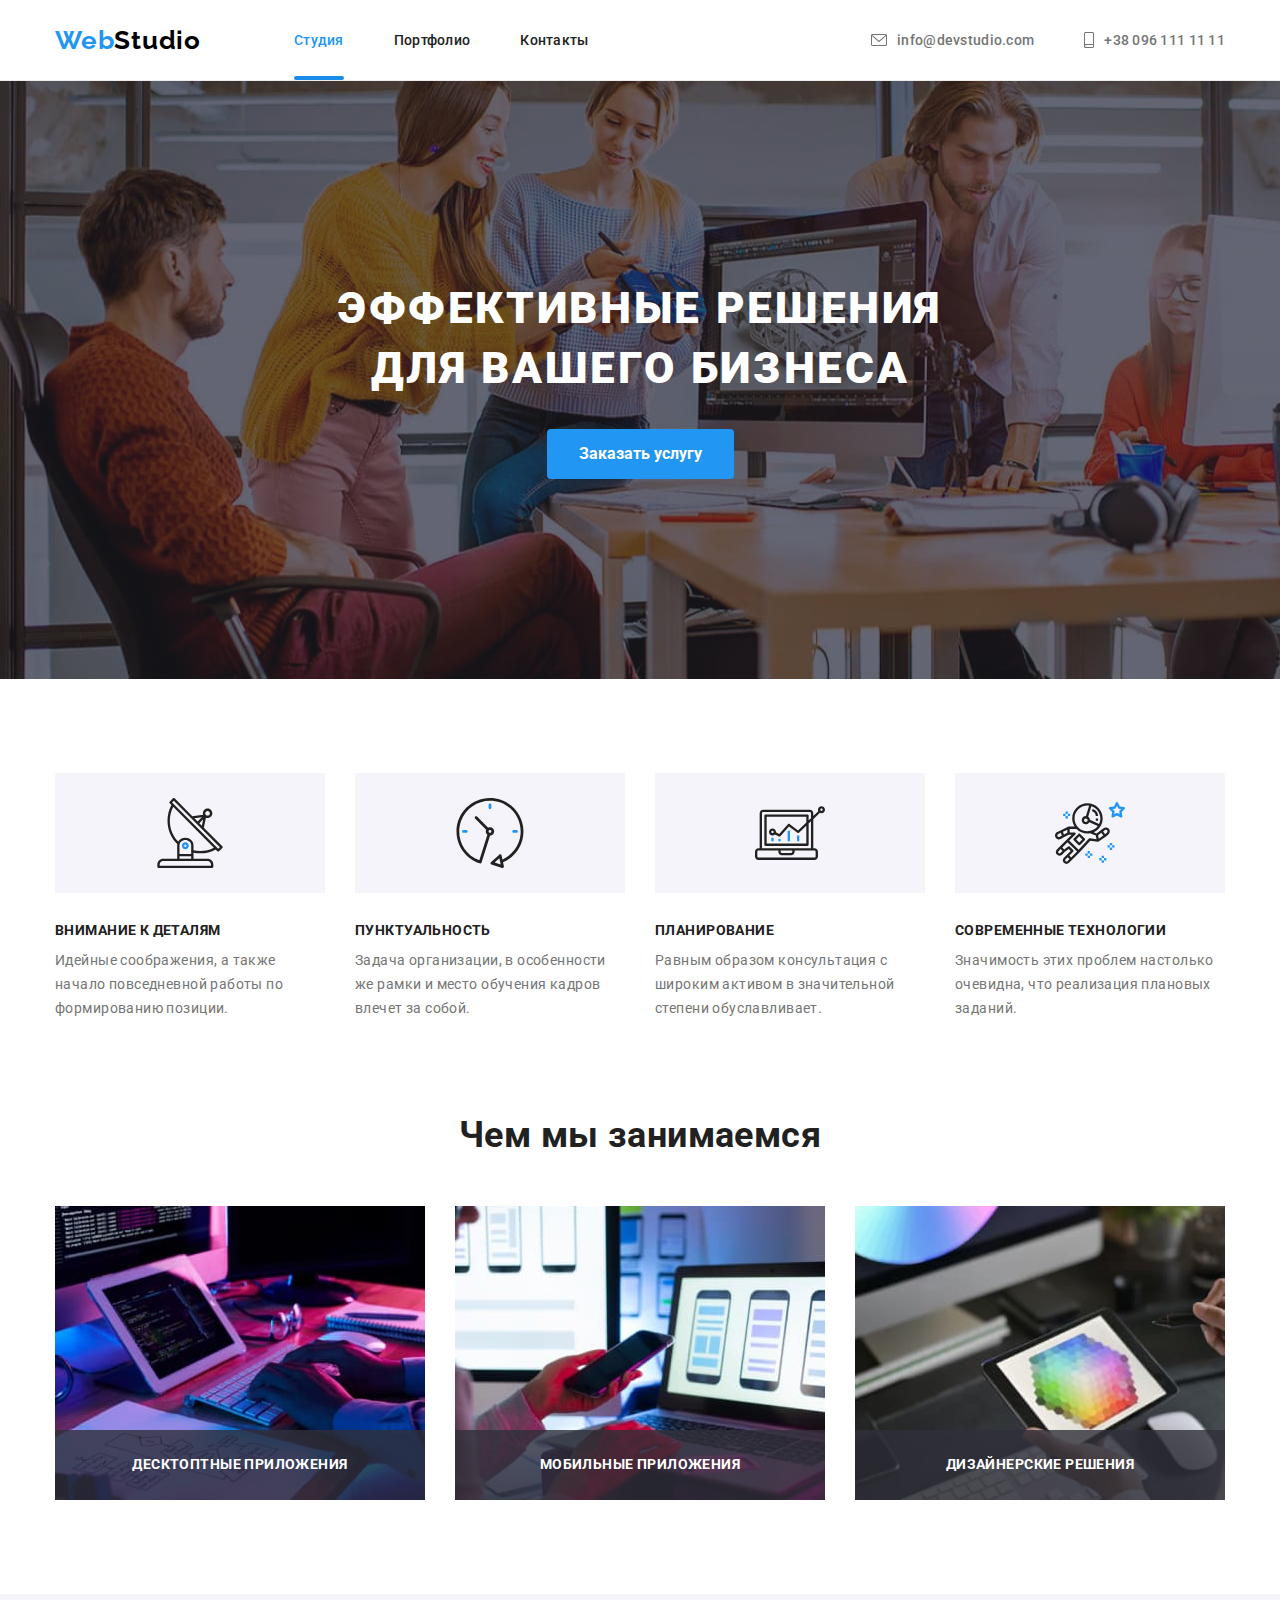
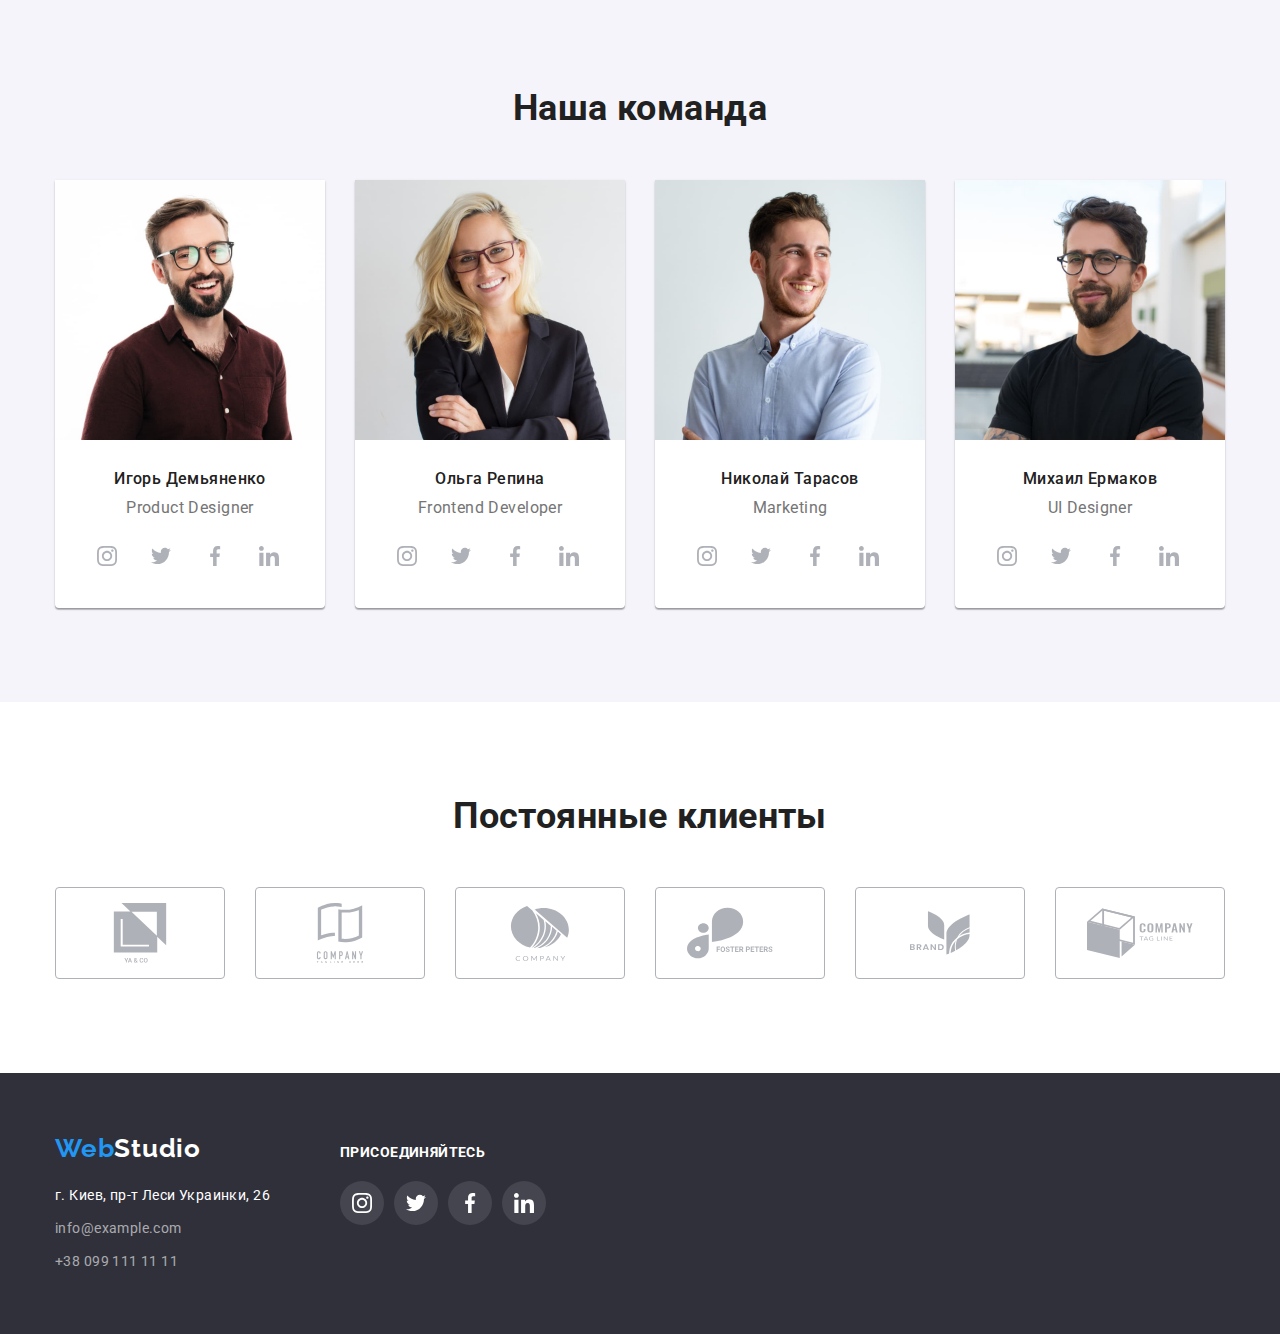
==== commit 26214b1d: "update" ====
--- a/index.html
+++ b/index.html
@@ -155,7 +155,7 @@
               <div class="team-wrapper">
                 <h3 class="title">Игорь Демьяненко</h3>
                 <p class="position">Product Designer</p>
-                <ul class="list team-social">
+                <ul class="list social-list">
                   <li class="items-icon">
                     <a
                       class="icon-social"
@@ -217,7 +217,7 @@
               <div class="team-wrapper">
                 <h3 class="title">Ольга Репина</h3>
                 <p class="position">Frontend Developer</p>
-                <ul class="list team-social">
+                <ul class="list social-list">
                   <li class="items-icon">
                     <a
                       class="icon-social"
@@ -274,7 +274,7 @@
               <div class="team-wrapper">
                 <h3 class="title">Николай Тарасов</h3>
                 <p class="position">Marketing</p>
-                <ul class="list team-social">
+                <ul class="list social-list">
                   <li class="items-icon">
                     <a
                       class="icon-social"
@@ -331,7 +331,7 @@
               <div class="team-wrapper">
                 <h3 class="title">Михаил Ермаков</h3>
                 <p class="position">UI Designer</p>
-                <ul class="list team-social">
+                <ul class="list social-list">
                   <li class="items-icon">
                     <a
                       class="icon-social"
@@ -472,7 +472,7 @@
     <!-- Footer -->
     <footer class="footer">
       <div class="container">
-        <div>
+        <div class="footer-item">
           <a class="link logo" href="./index.html">Web<span class="logo-white">Studio</span></a>
           <address class="address">
             <ul class="list">
@@ -494,9 +494,9 @@
             </ul>
           </address>
         </div>
-        <div class="social-links">
+        <div class="footer-item">
           <h2 class="social-title">присоединяйтесь</h2>
-          <ul class="list social">
+          <ul class="list social-list">
             <li class="items-icon">
               <a class="icon-social" href="" target="_blank" rel="noopener noreferrer nofollow">
                 <svg class="icon">
@@ -546,7 +546,7 @@
         .querySelector('.header .container')
         .getBoundingClientRect();
 
-      document.body.style.paddingTop = `${pageHeaderHeight}px`;
+      document.body.style.paddingTop = `${pageHeaderHeight -1}px`;
     </script>
     <script>
       (() => {
--- a/css/styles.css
+++ b/css/styles.css
@@ -50,7 +50,21 @@
   height: auto;
 }
 .current {
+  display: flex;
+  position: relative;
   color: var(--accent-text-color);
+}
+.current::after {
+  position: absolute;
+  content: '';
+
+  bottom: 0;
+
+  width: 100%;
+  height: 4px;
+  border-radius: 2px;
+
+  background-color: var(--accent-bg-color);
 }
 .link {
   text-decoration: none;
@@ -100,17 +114,18 @@
 /* Header */
 .header {
   border-bottom: 1px solid var(--border-color);
-}
-.header-container {
-  display: flex;
-  align-items: center;
   position: fixed;
+  width: 100%;
   z-index: 1;
   top: 0;
   left: 50%;
   transform: translate(-50%);
 
   background-color: var(--primary-bg-color);
+}
+.header-container {
+  display: flex;
+  align-items: center;
 }
 /* Logo */
 .header .logo {
@@ -321,7 +336,7 @@
 .team-wrapper {
   padding: 30px;
 }
-.list.team-social {
+.list.social-list {
   display: flex;
   align-items: center;
 }
@@ -395,6 +410,10 @@
 }
 .footer .container {
   display: flex;
+  align-items: baseline;
+}
+.footer-item:not(:last-child){
+  margin-right: 70px;
 }
 .address {
   font-style: inherit;
@@ -421,12 +440,6 @@
 .footer .link.map:hover,
 .footer .link.map:focus {
   color: var(--accent-text-color);
-}
-.social-links {
-  padding-top: 12px;
-  margin-left: 70px;
-  width: 206px;
-  height: 80px;
 }
 .social-title {
   font-weight: 700;
@@ -438,14 +451,10 @@
 
   color: var(--third-color-text);
 }
-.list.social {
-  display: flex;
-  align-items: center;
-}
-.social-links .icon-social {
+.footer .icon-social {
   fill: var(--third-color-text);
 }
-.social-links .icon {
+.footer .icon {
   width: 20px;
   height: 20px;
 }
@@ -571,8 +580,7 @@
 
 /* Modal */
 
-
-.backdrop{
+.backdrop {
   position: fixed;
   z-index: 2;
   top: 0;
@@ -581,7 +589,7 @@
   height: 100%;
   background: rgba(0, 0, 0, 0.2);
   opacity: 1;
-  
+
   transition: opacity 250ms cubic-bezier(0.4, 0, 0.2, 1);
 }
 .backdrop.is-hidden {
@@ -601,7 +609,7 @@
 
   transition: transform 250ms cubic-bezier(0.4, 0, 0.2, 1);
 }
-.backdrop.is-hidden .modal{
+.backdrop.is-hidden .modal {
   transform: translate(-50%, -50%) scale(0);
 }
 .modal .button {
@@ -618,7 +626,8 @@
   border-radius: 50%;
   border: 1px solid rgba(0, 0, 0, 0.1);
 }
-.modal .button:hover .exit {
+.modal .button:hover .exit,
+.modal .button:focus .exit {
   fill: var(--accent-text-color);
 }
 .exit {
@@ -626,4 +635,4 @@
   width: 11px;
   fill: var(--secondary-text-color);
   transition: fill 250ms cubic-bezier(0.4, 0, 0.2, 1);
-}+}
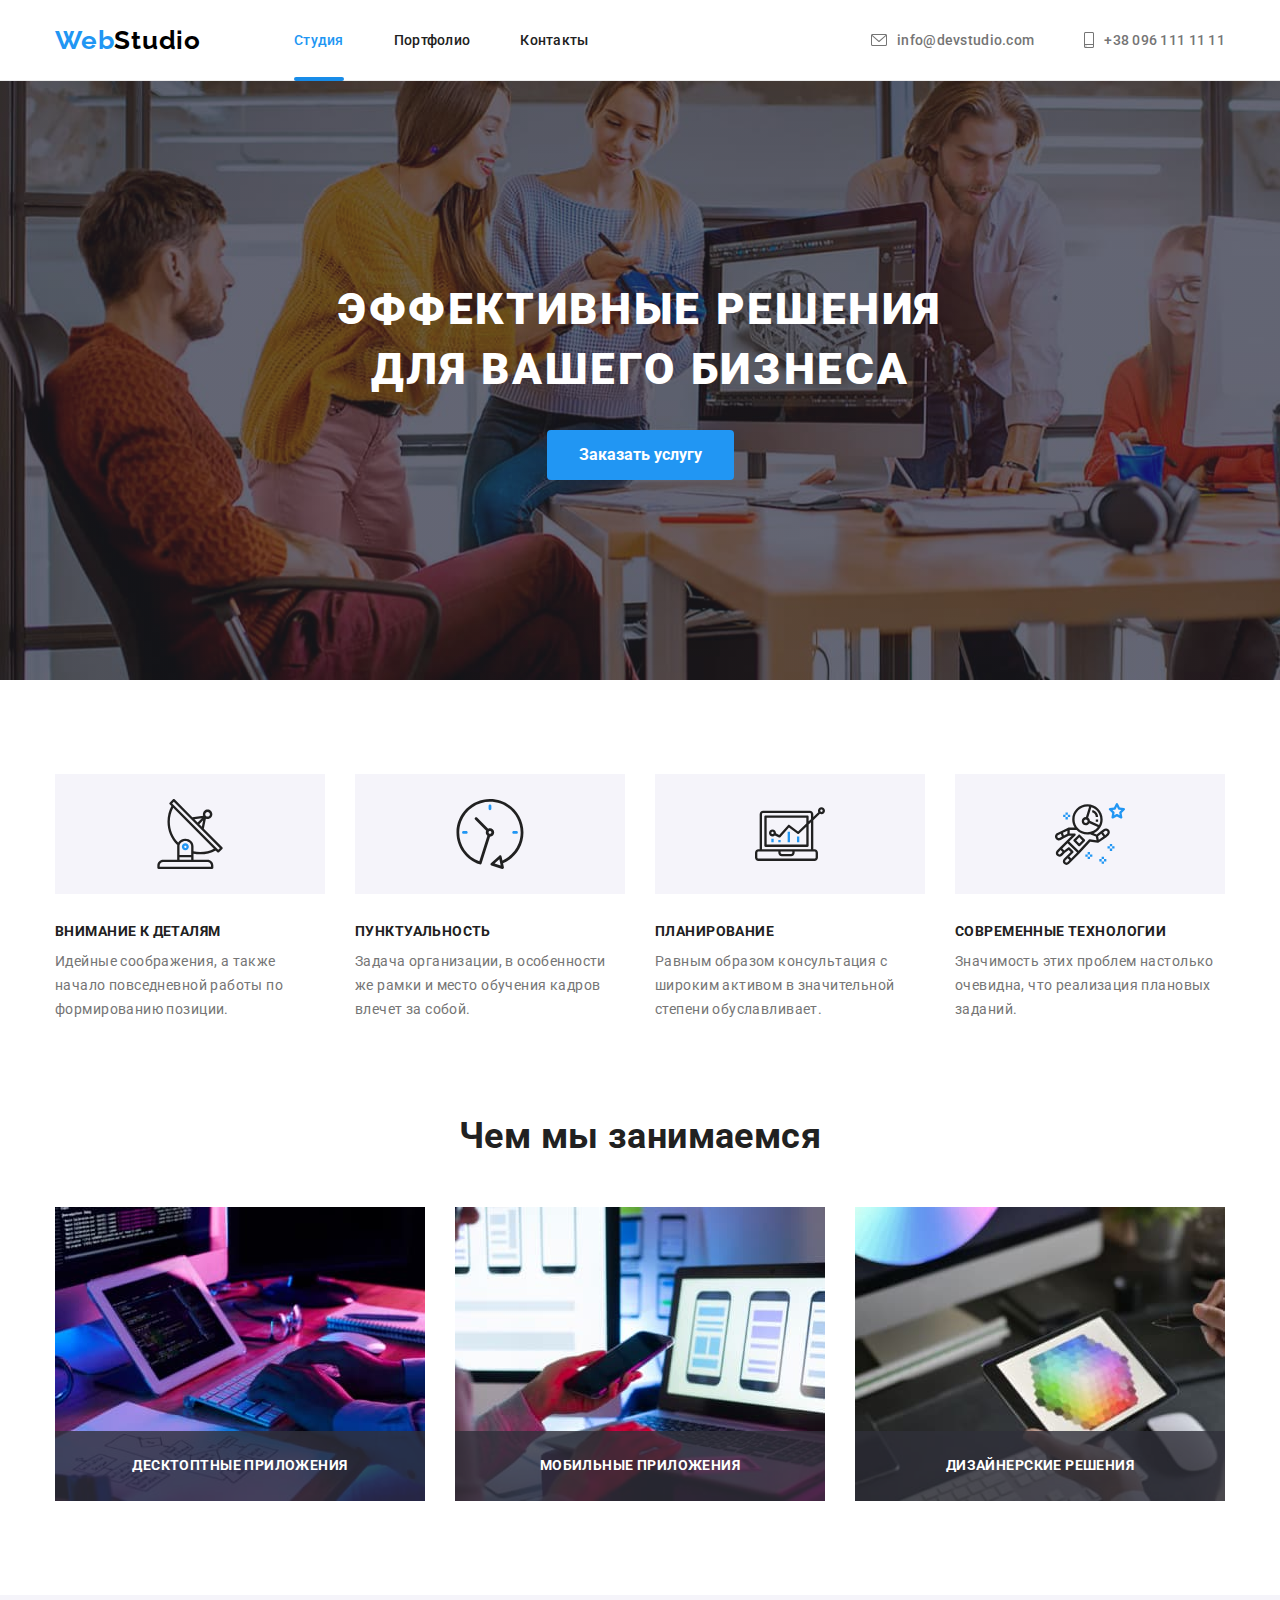
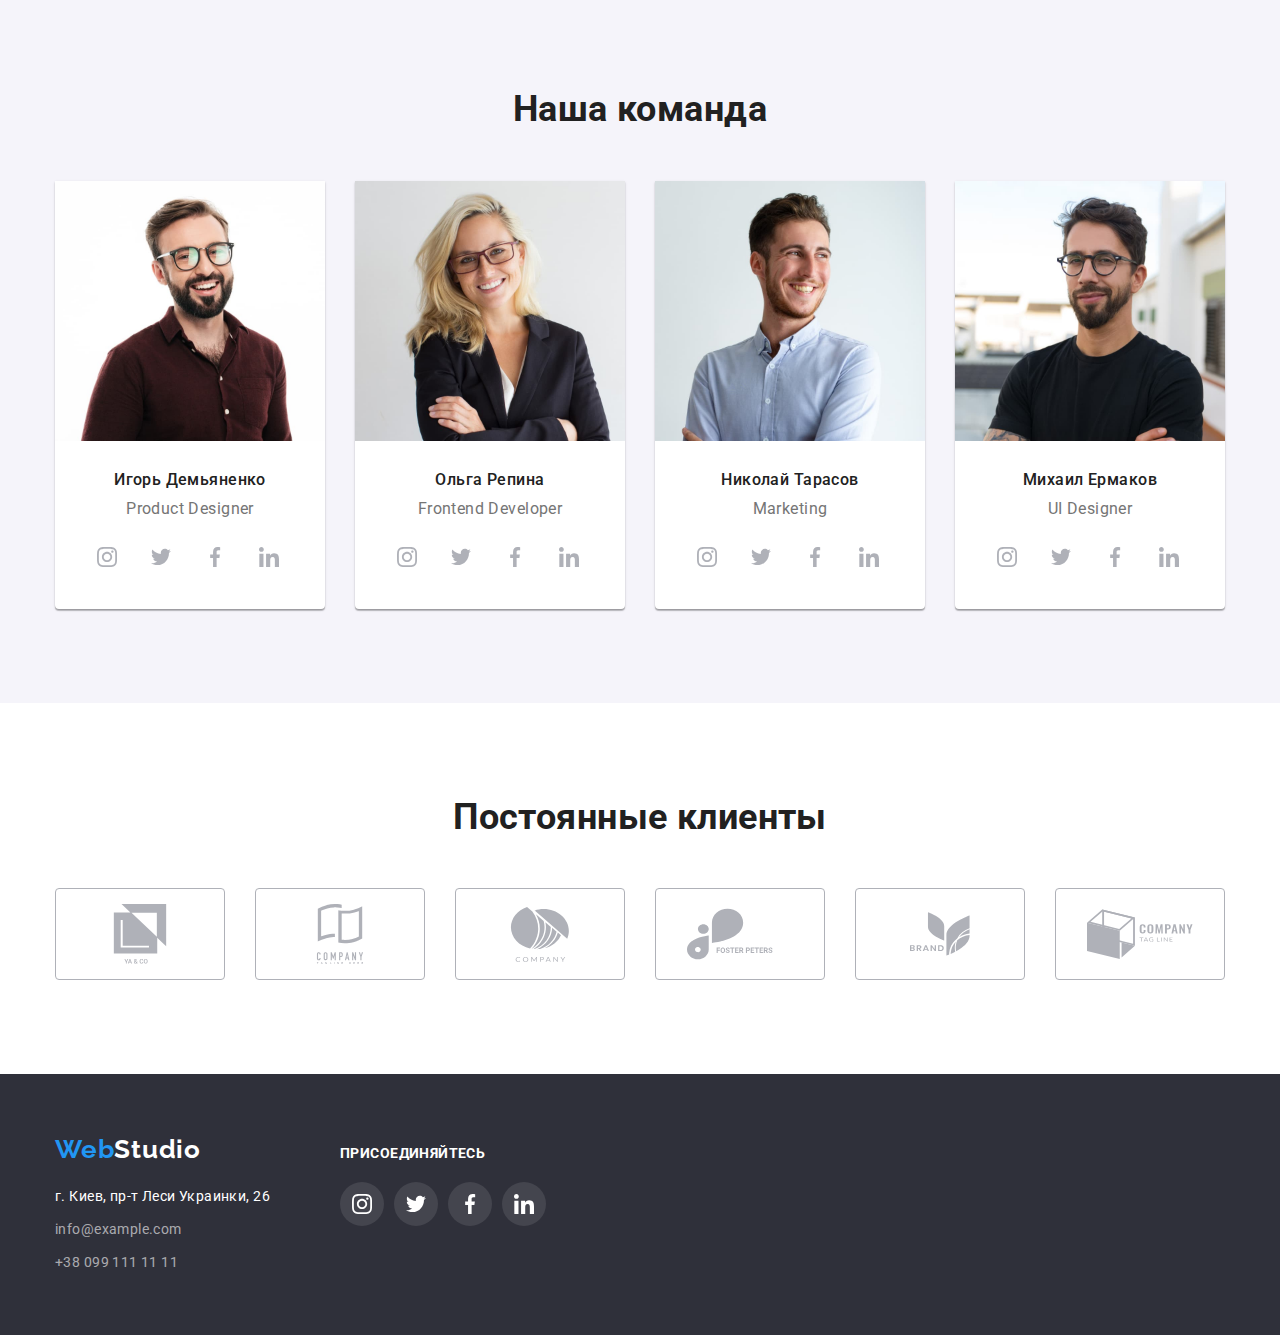
==== commit 8c1c279c: "Update" ====
--- a/index.html
+++ b/index.html
@@ -58,7 +58,9 @@
 
     <!-- Main -->
     <main>
+
       <!-- Hero -->
+      
       <section class="hero">
         <div class="container">
           <h1 class="hero-title">Эффективные решения для вашего бизнеса</h1>
@@ -470,6 +472,7 @@
     </main>
 
     <!-- Footer -->
+    
     <footer class="footer">
       <div class="container">
         <div class="footer-item">
@@ -546,7 +549,7 @@
         .querySelector('.header .container')
         .getBoundingClientRect();
 
-      document.body.style.paddingTop = `${pageHeaderHeight -1}px`;
+      document.body.style.paddingTop = `${pageHeaderHeight}px`;
     </script>
     <script>
       (() => {
--- a/css/styles.css
+++ b/css/styles.css
@@ -58,7 +58,7 @@
   position: absolute;
   content: '';
 
-  bottom: 0;
+  bottom: -1px;
 
   width: 100%;
   height: 4px;
@@ -206,7 +206,6 @@
   background-image: linear-gradient(to right, rgba(47, 48, 58, 0.4), rgba(47, 48, 58, 0.4)),
     url(../images/img.jpg);
 }
-
 .hero-title {
   width: 696px;
   margin-left: auto;
@@ -458,7 +457,9 @@
   width: 20px;
   height: 20px;
 }
+
 /* Portfolio */
+
 .container.filter {
   margin-bottom: 56px;
 }
